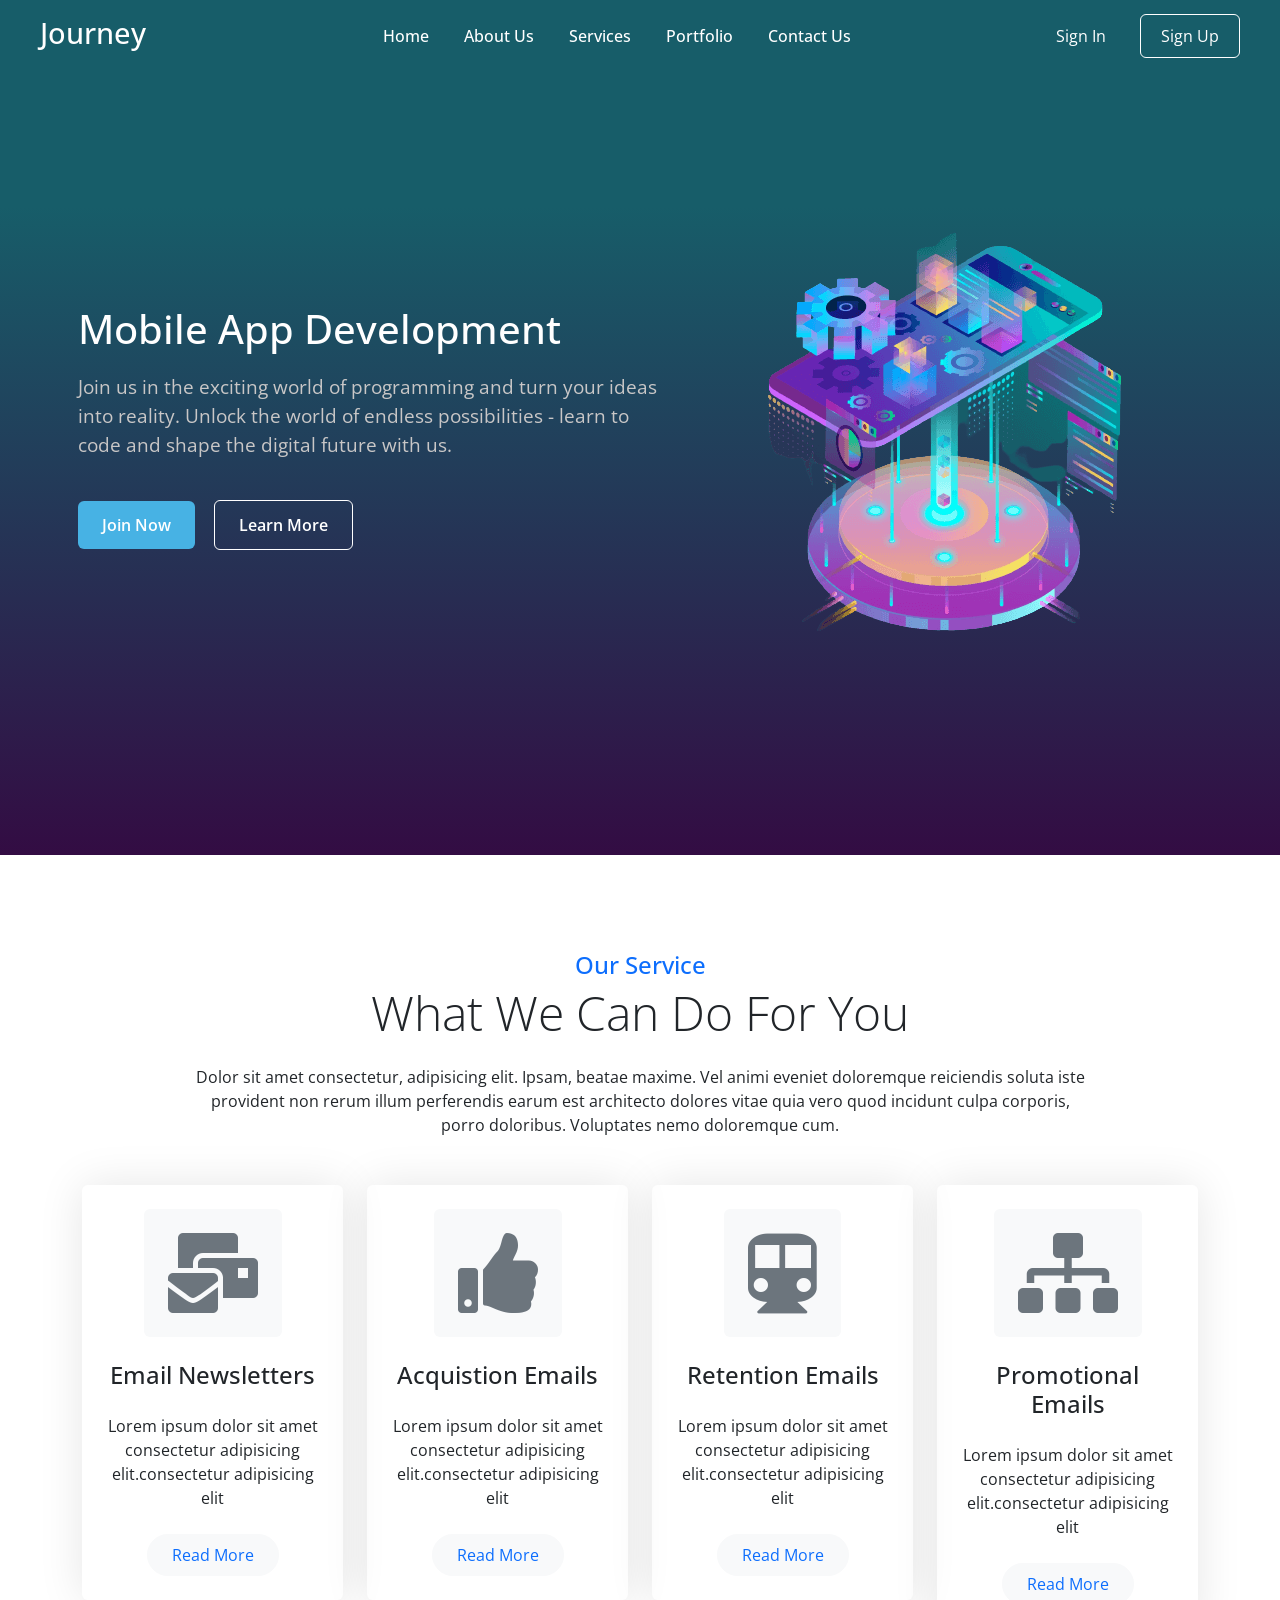
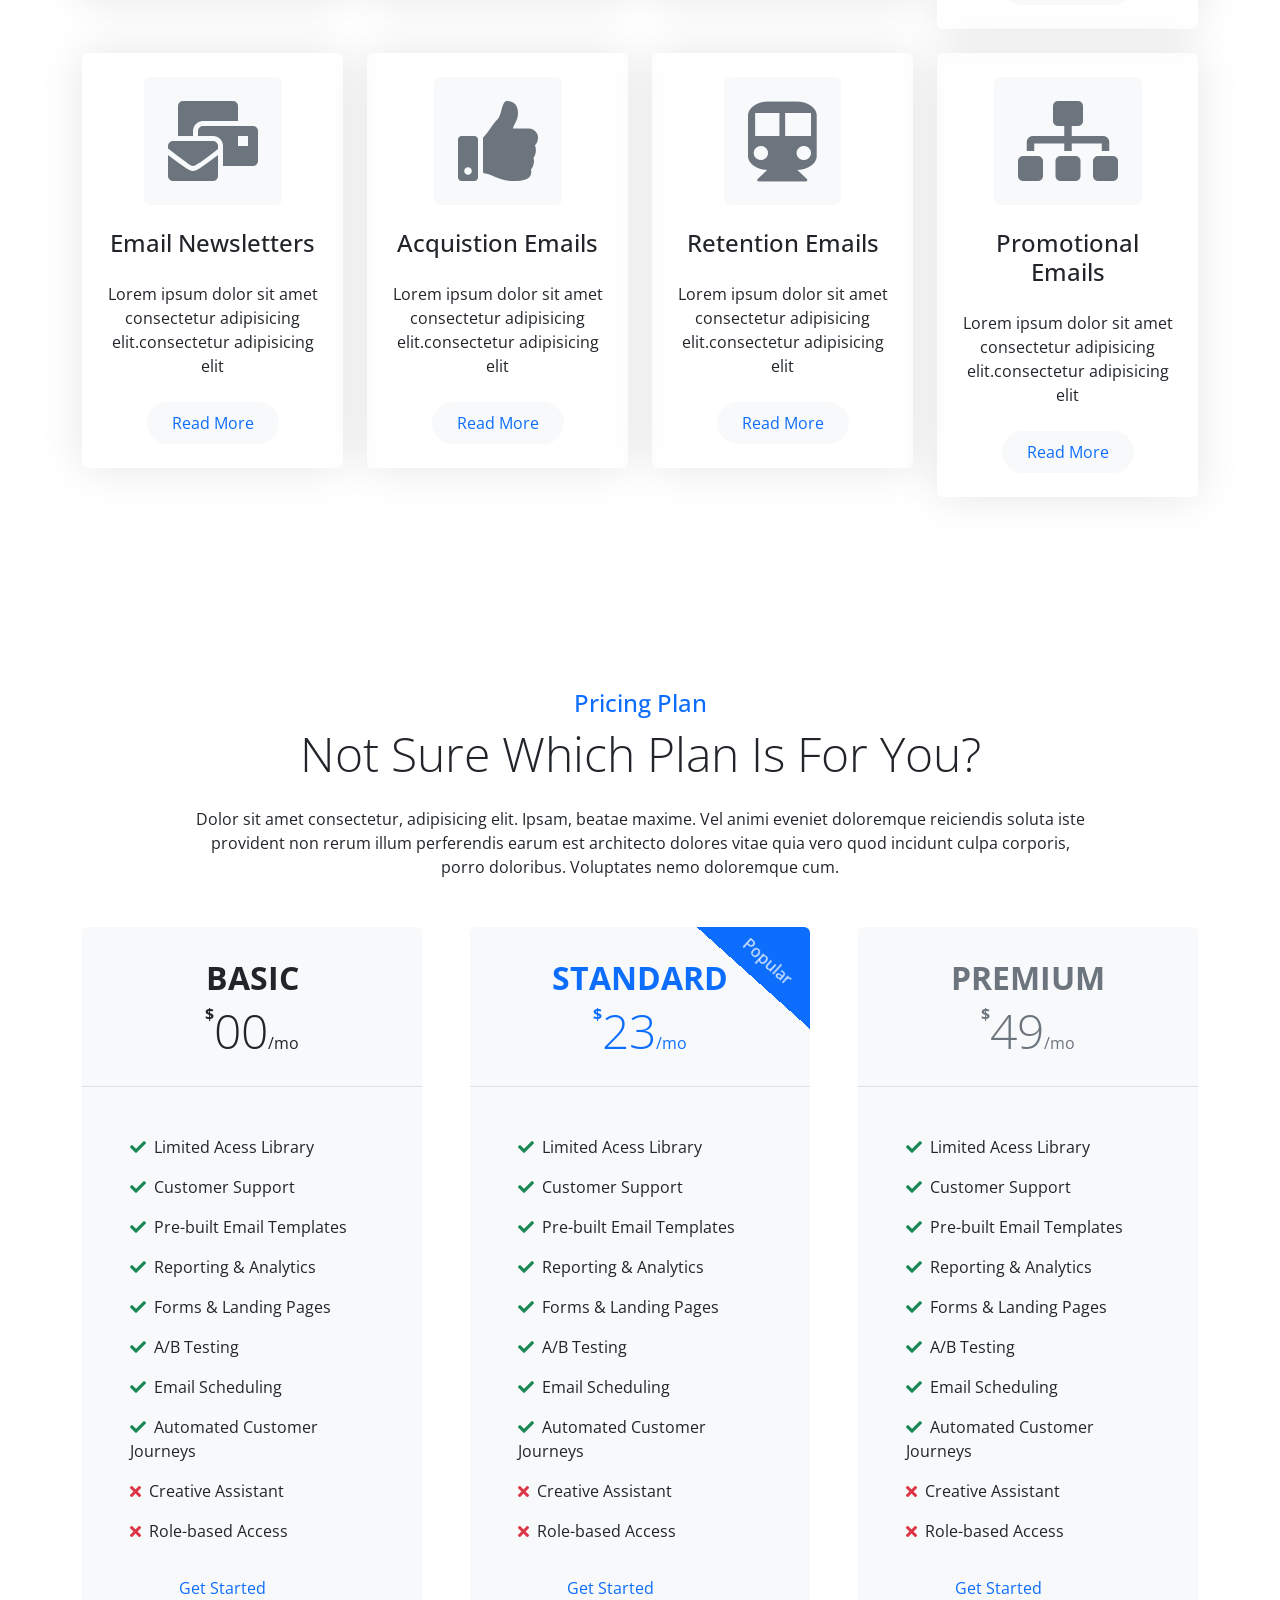
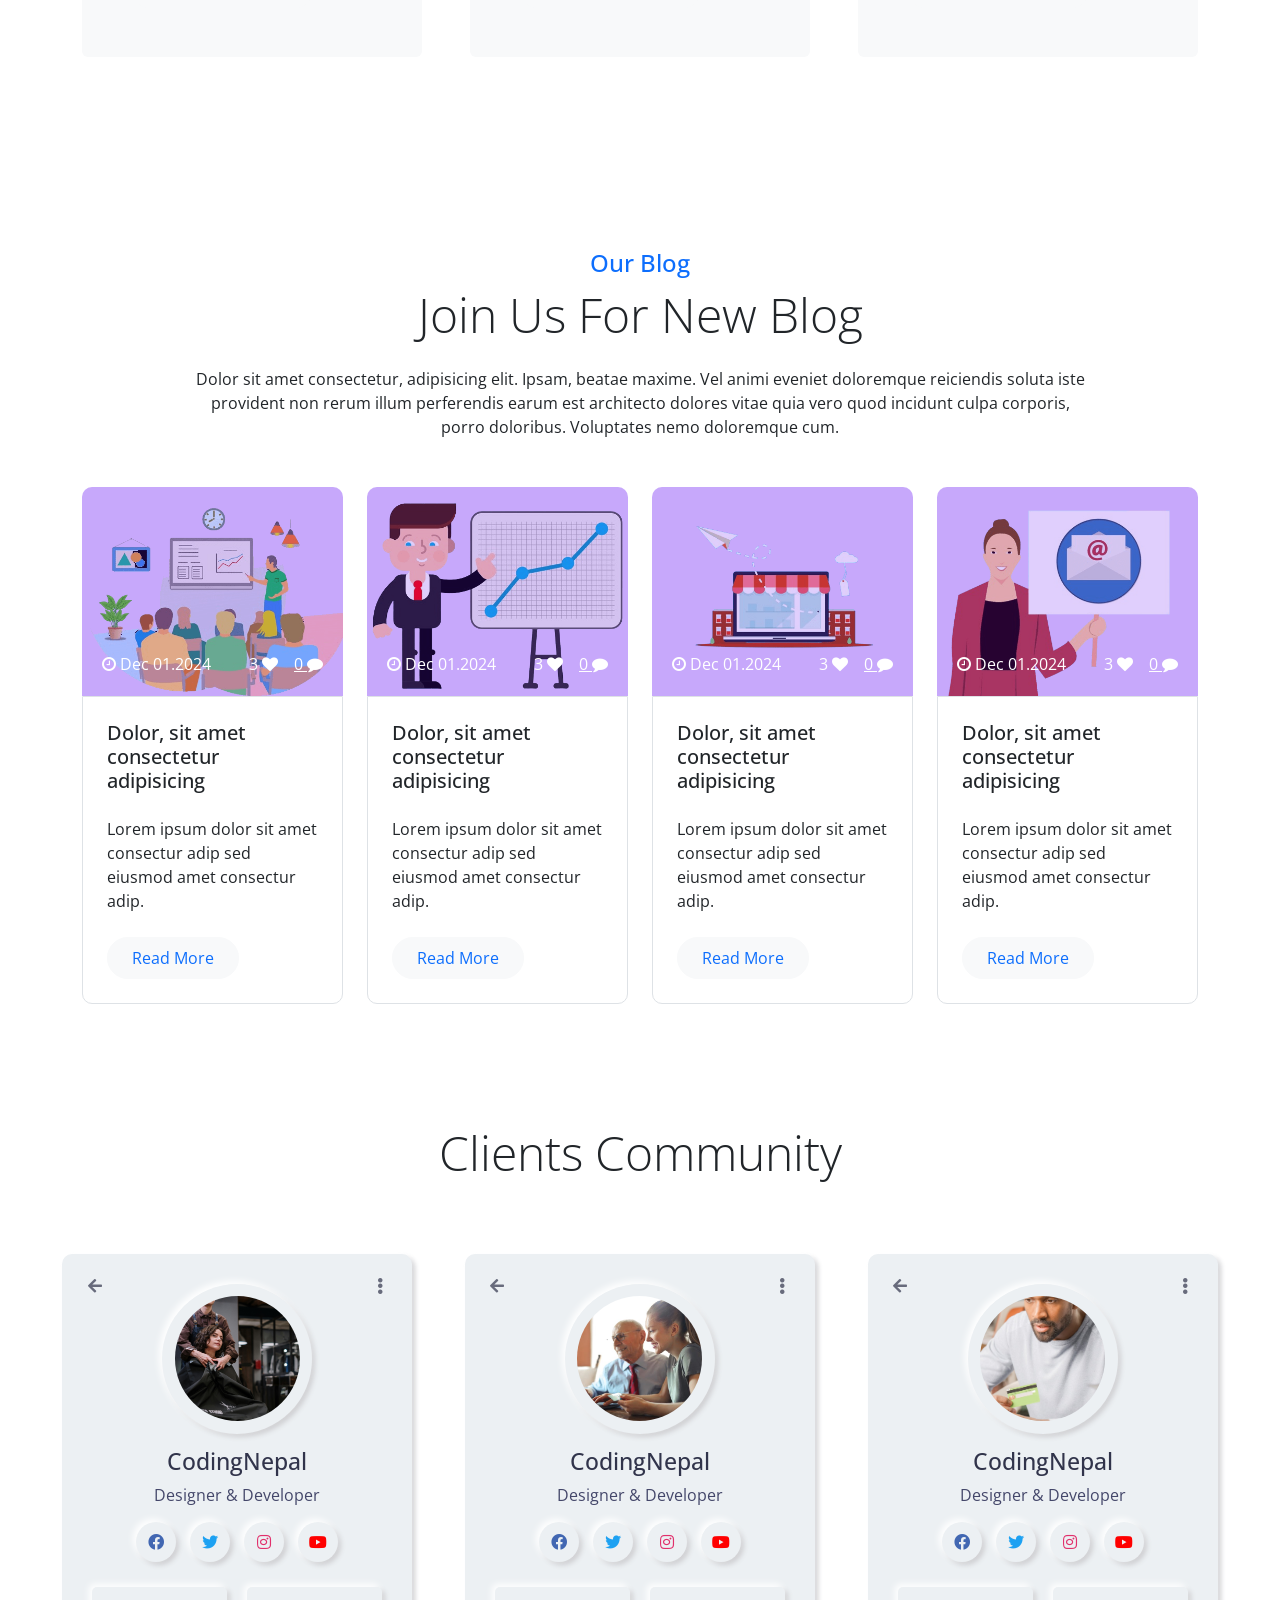
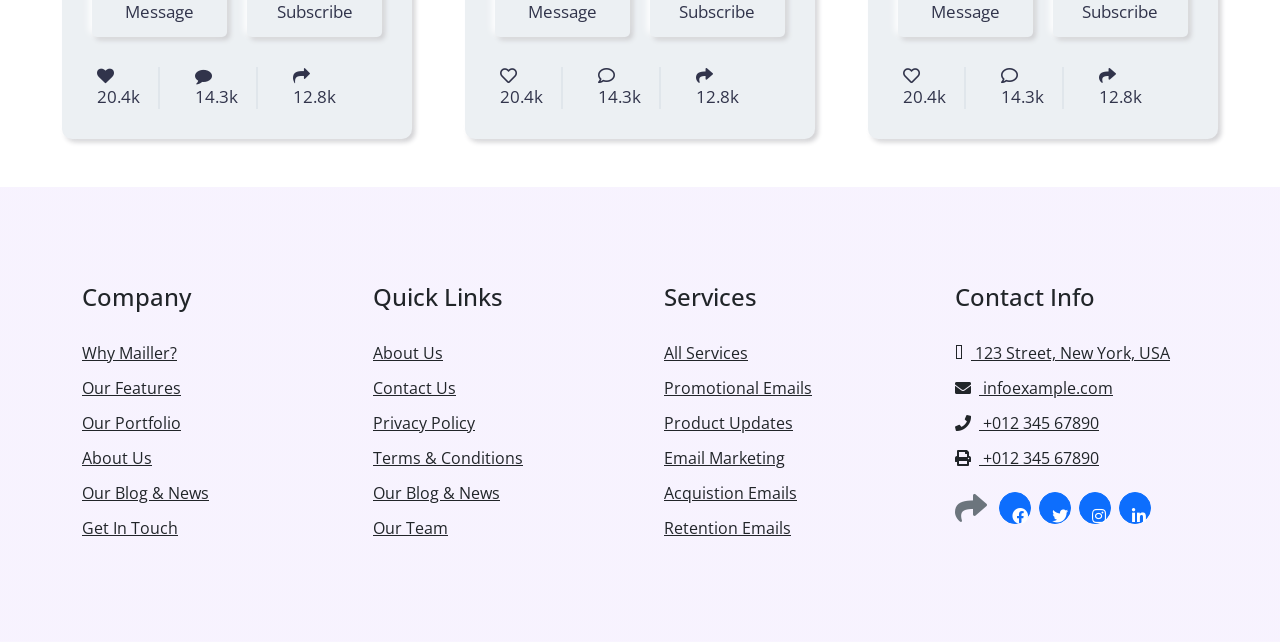
==== index.html @ 0bbf909e "Changes Name" ====
<!doctype html>
<html lang="en">
<head>
    <meta charset="utf-8">
    <title>Responsive Navbar with Search Box | CodingNepal</title>
    <link rel="stylesheet" href="style.css">
    <script src="script.js"></script>

    <meta name="viewport" content="width=device-width, initial-scale=1.0">
    <link rel="stylesheet" href="https://cdnjs.cloudflare.com/ajax/libs/font-awesome/5.15.3/css/all.min.css"/>


  <link rel="icon" type="image/x-icon" href="favicon.ico">

    <!-- Bootstrap CSS -->
    <link href="https://cdn.jsdelivr.net/npm/bootstrap@5.0.2/dist/css/bootstrap.min.css" rel="stylesheet" integrity="sha384-EVSTQN3/azprG1Anm3QDgpJLIm9Nao0Yz1ztcQTwFspd3yD65VohhpuuCOmLASjC" crossorigin="anonymous">

    
    <!-- Optional JavaScript; choose one of the two! -->

    <!-- Option 1: Bootstrap Bundle with Popper -->
    <script src="https://cdn.jsdelivr.net/npm/bootstrap@5.0.2/dist/js/bootstrap.bundle.min.js" integrity="sha384-MrcW6ZMFYlzcLA8Nl+NtUVF0sA7MsXsP1UyJoMp4YLEuNSfAP+JcXn/tWtIaxVXM" crossorigin="anonymous"></script>

    <!-- Option 2: Separate Popper and Bootstrap JS -->
    <!--
    <script src="https://cdn.jsdelivr.net/npm/@popperjs/core@2.9.2/dist/umd/popper.min.js" integrity="sha384-IQsoLXl5PILFhosVNubq5LC7Qb9DXgDA9i+tQ8Zj3iwWAwPtgFTxbJ8NT4GN1R8p" crossorigin="anonymous"></script>
    <script src="https://cdn.jsdelivr.net/npm/bootstrap@5.0.2/dist/js/bootstrap.min.js" integrity="sha384-cVKIPhGWiC2Al4u+LWgxfKTRIcfu0JTxR+EQDz/bgldoEyl4H0zUF0QKbrJ0EcQF" crossorigin="anonymous"></script>
    -->

    <link rel="stylesheet" href="https://cdn.jsdelivr.net/npm/bootstrap-icons@1.11.3/font/bootstrap-icons.min.css">
  <link href="https://fonts.googleapis.com/css2?family=Roboto:wght@300;400;500&display=swap" rel="stylesheet">
  <link href="https://fonts.googleapis.com/icon?family=Material+Icons" rel="stylesheet">

  <!-- <link rel="stylesheet" href="https://cdn.jsdelivr.net/npm/bootstrap-icons@1.11.3/font/bootstrap-icons.min.css">   -->
   <!-- FONT-AWESOM ICONS -->
   <link rel="stylesheet" href="https://cdnjs.cloudflare.com/ajax/libs/font-awesome/4.7.0/css/font-awesome.min.css">

</head>
<body>



<div >
    <header class="header">
        <nav class="navbar">
          <h2 class="logo"><a href="#">Journey</a></h2>
          <input type="checkbox" id="menu-toggle" />
          <label for="menu-toggle" id="hamburger-btn">
            <svg xmlns="http://www.w3.org/2000/svg" height="24" viewBox="0 0 24 24" width="24">
              <path d="M3 12h18M3 6h18M3 18h18" stroke="currentColor" stroke-width="2" stroke-linecap="round"/>
            </svg>
          </label>
          <ul class="links mt-3">
            <li><a href="#">Home</a></li>
            <li><a href="#">About Us</a></li>
            <li><a href="#">Services</a></li>
            <li><a href="#">Portfolio</a></li>
            <li><a href="#">Contact Us</a></li>
          </ul>
          <div class="buttons">
            <a href="#" class="signin">Sign In</a>
            <a href="#" class="signup">Sign Up</a>
          </div>
        </nav>
      </header>
</div>




      <section class="hero-section">
        <div class="hero">
          <h2>Mobile App Development</h2>
          <p>
            Join us in the exciting world of programming and turn your ideas into
            reality. Unlock the world of endless possibilities - learn to code and
            shape the digital future with us.
          </p>
          <div class="buttons">
            <a href="#" class="join">Join Now</a>
            <a href="#" class="learn">Learn More</a>
          </div>
        </div>
        <div class="img">
          <img src="hero-bg.png" alt="hero image" />
        </div>
      </section>




      <div style="background-color: white;" class="container-fluid service py-5">
        <div class="container py-5">
            <div class="text-center mx-auto mb-5 wow fadeInUp" data-wow-delay="0.1s" style="max-width: 900px;">
                <h4 class="mb-1 text-primary">Our Service</h4>
                <h1 class="display-5 mb-4">What We Can Do For You</h1>
                <p class="mb-0">Dolor sit amet consectetur, adipisicing elit. Ipsam, beatae maxime. Vel animi eveniet doloremque reiciendis soluta iste provident non rerum illum perferendis earum est architecto dolores vitae quia vero quod incidunt culpa corporis, porro doloribus. Voluptates nemo doloremque cum.
                </p>
            </div>
            <div class="row g-4 justify-content-center">
                <div class="col-md-6 col-lg-4 col-xl-3 wow fadeInUp" data-wow-delay="0.1s">
                    <div class="service-item text-center rounded p-4">
                        <div class="service-icon d-inline-block bg-light rounded p-4 mb-4"><i class="fas fa-mail-bulk fa-5x text-secondary"></i></div>
                        <div class="service-content">
                            <h4 class="mb-4">Email Newsletters</h4>
                            <p class="mb-4">Lorem ipsum dolor sit amet consectetur adipisicing elit.consectetur adipisicing elit
                            </p>
                            <a href="#" class="btn btn-light rounded-pill text-primary py-2 px-4">Read More</a>
                        </div>
                    </div>
                </div>
                <div class="col-md-6 col-lg-4 col-xl-3 wow fadeInUp" data-wow-delay="0.3s">
                    <div class="service-item text-center rounded p-4">
                        <div class="service-icon d-inline-block bg-light rounded p-4 mb-4"><i class="fas fa-thumbs-up fa-5x text-secondary"></i></div>
                        <div class="service-content">
                            <h4 class="mb-4">Acquistion Emails </h4>
                            <p class="mb-4">Lorem ipsum dolor sit amet consectetur adipisicing elit.consectetur adipisicing elit
                            </p>
                            <a href="#" class="btn btn-light rounded-pill text-primary py-2 px-4">Read More</a>
                        </div>
                    </div>
                </div>
                <div class="col-md-6 col-lg-4 col-xl-3 wow fadeInUp" data-wow-delay="0.5s">
                    <div class="service-item text-center rounded p-4">
                        <div class="service-icon d-inline-block bg-light rounded p-4 mb-4"><i class="fa fa-subway fa-5x text-secondary"></i></div>
                        <div class="service-content">
                            <h4 class="mb-4">Retention Emails</h4>
                            <p class="mb-4">Lorem ipsum dolor sit amet consectetur adipisicing elit.consectetur adipisicing elit
                            </p>
                            <a href="#" class="btn btn-light rounded-pill text-primary py-2 px-4">Read More</a>
                        </div>
                    </div>
                </div>
                <div class="col-md-6 col-lg-4 col-xl-3 wow fadeInUp" data-wow-delay="0.7s">
                    <div class="service-item text-center rounded p-4">
                        <div class="service-icon d-inline-block bg-light rounded p-4 mb-4"><i class="fas fa-sitemap fa-5x text-secondary"></i></div>
                        <div class="service-content">
                            <h4 class="mb-4">Promotional Emails</h4>
                            <p class="mb-4">Lorem ipsum dolor sit amet consectetur adipisicing elit.consectetur adipisicing elit
                            </p>
                            <a href="#" class="btn btn-light rounded-pill text-primary py-2 px-4">Read More</a>
                        </div>
                    </div>
                </div>
                <div class="col-md-6 col-lg-4 col-xl-3 wow fadeInUp" data-wow-delay="0.1s">
                    <div class="service-item text-center rounded p-4">
                        <div class="service-icon d-inline-block bg-light rounded p-4 mb-4"><i class="fas fa-mail-bulk fa-5x text-secondary"></i></div>
                        <div class="service-content">
                            <h4 class="mb-4">Email Newsletters</h4>
                            <p class="mb-4">Lorem ipsum dolor sit amet consectetur adipisicing elit.consectetur adipisicing elit
                            </p>
                            <a href="#" class="btn btn-light rounded-pill text-primary py-2 px-4">Read More</a>
                        </div>
                    </div>
                </div>
                <div class="col-md-6 col-lg-4 col-xl-3 wow fadeInUp" data-wow-delay="0.3s">
                    <div class="service-item text-center rounded p-4">
                        <div class="service-icon d-inline-block bg-light rounded p-4 mb-4"><i class="fas fa-thumbs-up fa-5x text-secondary"></i></div>
                        <div class="service-content">
                            <h4 class="mb-4">Acquistion Emails </h4>
                            <p class="mb-4">Lorem ipsum dolor sit amet consectetur adipisicing elit.consectetur adipisicing elit
                            </p>
                            <a href="#" class="btn btn-light rounded-pill text-primary py-2 px-4">Read More</a>
                        </div>
                    </div>
                </div>
                <div class="col-md-6 col-lg-4 col-xl-3 wow fadeInUp" data-wow-delay="0.5s">
                    <div class="service-item text-center rounded p-4">
                        <div class="service-icon d-inline-block bg-light rounded p-4 mb-4"><i class="fa fa-subway fa-5x text-secondary"></i></div>
                        <div class="service-content">
                            <h4 class="mb-4">Retention Emails</h4>
                            <p class="mb-4">Lorem ipsum dolor sit amet consectetur adipisicing elit.consectetur adipisicing elit
                            </p>
                            <a href="#" class="btn btn-light rounded-pill text-primary py-2 px-4">Read More</a>
                        </div>
                    </div>
                </div>
                <div class="col-md-6 col-lg-4 col-xl-3 wow fadeInUp" data-wow-delay="0.7s">
                    <div class="service-item text-center rounded p-4">
                        <div class="service-icon d-inline-block bg-light rounded p-4 mb-4"><i class="fas fa-sitemap fa-5x text-secondary"></i></div>
                        <div class="service-content">
                            <h4 class="mb-4">Promotional Emails</h4>
                            <p class="mb-4">Lorem ipsum dolor sit amet consectetur adipisicing elit.consectetur adipisicing elit
                            </p>
                            <a href="#" class="btn btn-light rounded-pill text-primary py-2 px-4">Read More</a>
                        </div>
                    </div>
                </div>
            </div>
        </div>
    </div>




    <!-- Pricing Start -->
<div style="background-color: white;" class="container-fluid price py-5">
    <div class="container py-5">
        <div class="text-center mx-auto mb-5 wow fadeInUp" data-wow-delay="0.1s" style="max-width: 900px;">
            <h4 class="text-primary">Pricing Plan</h4>
            <h1 class="display-5 mb-4">Not Sure Which Plan Is For You?</h1>
            <p class="mb-0">Dolor sit amet consectetur, adipisicing elit. Ipsam, beatae maxime. Vel animi eveniet doloremque reiciendis soluta iste provident non rerum illum perferendis earum est architecto dolores vitae quia vero quod incidunt culpa corporis, porro doloribus. Voluptates nemo doloremque cum.
            </p>
        </div>
        <div class="row g-5 justify-content-center">
            <div class="col-md-6 col-lg-6 col-xl-4 wow fadeInUp" data-wow-delay="0.1s">
                <div class="price-item bg-light rounded text-center">
                    <div class="text-center text-dark border-bottom d-flex flex-column justify-content-center p-4" style="width: 100%; height: 160px;">
                        <p class="fs-2 fw-bold text-uppercase mb-0">BASIC</p>
                        <div class="d-flex justify-content-center">
                            <strong class="align-self-start">$</strong>
                            <p class="mb-0"><span class="display-5">00</span>/mo</p>
                        </div>                        
                    </div>
                    <div class="text-start p-5">
                        <p><i class="fas fa-check text-success me-1"></i> Limited Acess Library</p>
                        <p><i class="fas fa-check text-success me-1"></i> Customer Support</p>
                        <p><i class="fas fa-check text-success me-1"></i> Pre-built Email Templates</p>
                        <p><i class="fas fa-check text-success me-1"></i> Reporting & Analytics</p>
                        <p><i class="fas fa-check text-success me-1"></i> Forms & Landing Pages</p>
                        <p><i class="fas fa-check text-success me-1"></i> A/B Testing</p>
                        <p><i class="fas fa-check text-success me-1"></i> Email Scheduling</p>
                        <p><i class="fas fa-check text-success me-1"></i> Automated Customer Journeys</p>
                        <p><i class="fas fa-times text-danger me-1"></i> Creative Assistant</p>
                        <p class="mb-4"><i class="fas fa-times text-danger me-1"></i> Role-based Access</p>
                        <button class="btn btn-light rounded-pill py-2 px-5" type="button">Get Started</button>
                    </div>
                </div>
            </div>
            <div class="col-md-6 col-lg-6 col-xl-4 wow fadeInUp" data-wow-delay="0.3s">
                <div class="price-item bg-light rounded text-center">
                    <div class="pice-item-offer">Popular</div>
                    <div class="text-center text-primary border-bottom d-flex flex-column justify-content-center p-4" style="width: 100%; height: 160px;">
                        <p class="fs-2 fw-bold text-uppercase mb-0">Standard</p>
                        <div class="d-flex justify-content-center">
                            <strong class="align-self-start">$</strong>
                            <p class="mb-0"><span class="display-5">23</span>/mo</p>
                        </div>                        
                    </div>
                    <div class="text-start p-5">
                        <p><i class="fas fa-check text-success me-1"></i> Limited Acess Library</p>
                        <p><i class="fas fa-check text-success me-1"></i> Customer Support</p>
                        <p><i class="fas fa-check text-success me-1"></i> Pre-built Email Templates</p>
                        <p><i class="fas fa-check text-success me-1"></i> Reporting & Analytics</p>
                        <p><i class="fas fa-check text-success me-1"></i> Forms & Landing Pages</p>
                        <p><i class="fas fa-check text-success me-1"></i> A/B Testing</p>
                        <p><i class="fas fa-check text-success me-1"></i> Email Scheduling</p>
                        <p><i class="fas fa-check text-success me-1"></i> Automated Customer Journeys</p>
                        <p><i class="fas fa-times text-danger me-1"></i> Creative Assistant</p>
                        <p class="mb-4"><i class="fas fa-times text-danger me-1"></i> Role-based Access</p>
                        <button class="btn btn-light rounded-pill py-2 px-5" type="button">Get Started</button>
                    </div>
                </div>
            </div>
            <div class="col-md-6 col-lg-6 col-xl-4 wow fadeInUp" data-wow-delay="0.5s">
                <div class="price-item bg-light rounded text-center">
                    <div class="text-center text-secondary border-bottom d-flex flex-column justify-content-center p-4" style="width: 100%; height: 160px;">
                        <p class="fs-2 fw-bold text-uppercase mb-0">Premium</p>
                        <div class="d-flex justify-content-center">
                            <strong class="align-self-start">$</strong>
                            <p class="mb-0"><span class="display-5">49</span>/mo</p>
                        </div>                        
                    </div>
                    <div class="text-start p-5">
                        <p><i class="fas fa-check text-success me-1"></i> Limited Acess Library</p>
                        <p><i class="fas fa-check text-success me-1"></i> Customer Support</p>
                        <p><i class="fas fa-check text-success me-1"></i> Pre-built Email Templates</p>
                        <p><i class="fas fa-check text-success me-1"></i> Reporting & Analytics</p>
                        <p><i class="fas fa-check text-success me-1"></i> Forms & Landing Pages</p>
                        <p><i class="fas fa-check text-success me-1"></i> A/B Testing</p>
                        <p><i class="fas fa-check text-success me-1"></i> Email Scheduling</p>
                        <p><i class="fas fa-check text-success me-1"></i> Automated Customer Journeys</p>
                        <p><i class="fas fa-times text-danger me-1"></i> Creative Assistant</p>
                        <p class="mb-4"><i class="fas fa-times text-danger me-1"></i> Role-based Access</p>
                        <button class="btn btn-light rounded-pill py-2 px-5" type="button">Get Started</button>
                    </div>
                </div>
            </div>
        </div>
    </div>
</div>
<!-- Pricing End -->




<!-- Blog Start -->
<div style="background-color: white;" class="container-fluid blog py-5">
    <div class="container py-5">
        <div class="text-center mx-auto mb-5 wow fadeInUp" data-wow-delay="0.1s" style="max-width: 900px;">
            <h4 class="text-primary">Our Blog</h4>
            <h1 class="display-5 mb-4">Join Us For New Blog</h1>
            <p class="mb-0">Dolor sit amet consectetur, adipisicing elit. Ipsam, beatae maxime. Vel animi eveniet doloremque reiciendis soluta iste provident non rerum illum perferendis earum est architecto dolores vitae quia vero quod incidunt culpa corporis, porro doloribus. Voluptates nemo doloremque cum.
            </p>
        </div>
        <div class="row g-4 justify-content-center">
            <div class="col-md-6 col-lg-4 col-xl-3 wow fadeInUp" data-wow-delay="0.1s">
                <div class="blog-item">
                    <div class="blog-img">
                        <img src="blog-1.png" class="img-fluid w-100" alt="">
                        <div class="blog-info">
                            <span><i class="fa fa-clock"></i> Dec 01.2024</span>
                            <div class="d-flex">
                                <span class="me-3"> 3 <i class="fa fa-heart"></i></span>
                                <a href="#" class="text-white">0 <i class="fa fa-comment"></i></a>
                            </div>
                        </div>
                    </div>
                    <div class="blog-content text-dark border p-4 ">
                        <h5 class="mb-4">Dolor, sit amet consectetur adipisicing</h5>
                        <p class="mb-4">Lorem ipsum dolor sit amet consectur adip sed eiusmod amet consectur adip.</p>
                        <a class="btn btn-light rounded-pill py-2 px-4" href="#">Read More</a>
                    </div>
                </div>
            </div>
            <div class="col-md-6 col-lg-4 col-xl-3 wow fadeInUp" data-wow-delay="0.3s">
                <div class="blog-item">
                    <div class="blog-img">
                        <img src="blog-2.png" class="img-fluid w-100" alt="">
                        <div class="blog-info">
                            <span><i class="fa fa-clock"></i> Dec 01.2024</span>
                            <div class="d-flex">
                                <span class="me-3"> 3 <i class="fa fa-heart"></i></span>
                                <a href="#" class="text-white">0 <i class="fa fa-comment"></i></a>
                            </div>
                        </div>
                    </div>
                    <div class="blog-content text-dark border p-4 ">
                        <h5 class="mb-4">Dolor, sit amet consectetur adipisicing</h5>
                        <p class="mb-4">Lorem ipsum dolor sit amet consectur adip sed eiusmod amet consectur adip.</p>
                        <a class="btn btn-light rounded-pill py-2 px-4" href="#">Read More</a>
                    </div>
                </div>
            </div>
            <div class="col-md-6 col-lg-4 col-xl-3 wow fadeInUp" data-wow-delay="0.5s">
                <div class="blog-item">
                    <div class="blog-img">
                        <img src="blog-3.png" class="img-fluid w-100" alt="">
                        <div class="blog-info">
                            <span><i class="fa fa-clock"></i> Dec 01.2024</span>
                            <div class="d-flex">
                                <span class="me-3"> 3 <i class="fa fa-heart"></i></span>
                                <a href="#" class="text-white">0 <i class="fa fa-comment"></i></a>
                            </div>
                        </div>
                    </div>
                    <div class="blog-content text-dark border p-4 ">
                        <h5 class="mb-4">Dolor, sit amet consectetur adipisicing</h5>
                        <p class="mb-4">Lorem ipsum dolor sit amet consectur adip sed eiusmod amet consectur adip.</p>
                        <a class="btn btn-light rounded-pill py-2 px-4" href="#">Read More</a>
                    </div>
                </div>
            </div>
            <div class="col-md-6 col-lg-4 col-xl-3 wow fadeInUp" data-wow-delay="0.7s">
                <div class="blog-item">
                    <div class="blog-img">
                        <img src="blog-4.png" class="img-fluid w-100" alt="">
                        <div class="blog-info">
                            <span><i class="fa fa-clock"></i> Dec 01.2024</span>
                            <div class="d-flex">
                                <span class="me-3"> 3 <i class="fa fa-heart"></i></span>
                                <a href="#" class="text-white">0 <i class="fa fa-comment"></i></a>
                            </div>
                        </div>
                    </div>
                    <div class="blog-content text-dark border p-4 ">
                        <h5 class="mb-4">Dolor, sit amet consectetur adipisicing</h5>
                        <p class="mb-4">Lorem ipsum dolor sit amet consectur adip sed eiusmod amet consectur adip.</p>
                        <a class="btn btn-light rounded-pill py-2 px-4" href="#">Read More</a>
                    </div>
                </div>
            </div>
        </div>
    </div>
</div>
<!-- Blog End -->


<!-- Wrapper Start           -->

<div style="background-color: white; " class="p-4">

    <div class="text-center mx-auto mb-5 wow fadeInUp" data-wow-delay="0.1s" style="max-width: 900px;">
        <h1 class="display-5 mb-4">Clients Community</h1>
        
    </div>

    <div class="row p-4">

        <div class="col-md-4 d-flex justify-content-center">
            <div class="wrapper">
                <div class="img-area">
                <div class="inner-area">
                    <img src="client-1.jpg" alt="">
                </div>
                </div>
                <div class="icon arrow"><i class="fas fa-arrow-left"></i></div>
                <div class="icon dots"><i class="fas fa-ellipsis-v"></i></div>
                <div class="name">CodingNepal</div>
                <div class="about">Designer & Developer</div>
                <div class="social-icons">
                <a href="#" class="fb"><i class="fab fa-facebook-f"></i></a>
                <a href="#" class="twitter"><i class="fab fa-twitter"></i></a>
                <a href="#" class="insta"><i class="fab fa-instagram"></i></a>
                <a href="#" class="yt"><i class="fab fa-youtube"></i></a>
                </div>
                <div class="buttons">
                <button>Message</button>
                <button>Subscribe</button>
                </div>
                <div class="social-share">
                <div class="row">
                    <i class="fa fa-heart"></i>
                    <i class="icon-2 fas fa-heart"></i>
                    <span>20.4k</span>
                </div>
                <div class="row">
                    <i class="fa fa-comment"></i>
                    <i class="icon-2 fas fa-comment"></i>
                    <span>14.3k</span>
                </div>
                <div class="row">
                    <i class="fa fa-share"></i>
                    <span>12.8k</span>
                </div>
                </div>
            </div>
        </div>
        <div class="col-md-4  d-flex justify-content-center">
            <div class="wrapper">
                <div class="img-area">
                <div class="inner-area">
                    <img src="client-2.jpg" alt="">
                </div>
                </div>
                <div class="icon arrow"><i class="fas fa-arrow-left"></i></div>
                <div class="icon dots"><i class="fas fa-ellipsis-v"></i></div>
                <div class="name">CodingNepal</div>
                <div class="about">Designer & Developer</div>
                <div class="social-icons">
                <a href="#" class="fb"><i class="fab fa-facebook-f"></i></a>
                <a href="#" class="twitter"><i class="fab fa-twitter"></i></a>
                <a href="#" class="insta"><i class="fab fa-instagram"></i></a>
                <a href="#" class="yt"><i class="fab fa-youtube"></i></a>
                </div>
                <div class="buttons">
                <button>Message</button>
                <button>Subscribe</button>
                </div>
                <div class="social-share">
                <div class="row">
                    <i class="far fa-heart"></i>
                    <i class="icon-2 fas fa-heart"></i>
                    <span>20.4k</span>
                </div>
                <div class="row">
                    <i class="far fa-comment"></i>
                    <i class="icon-2 fas fa-comment"></i>
                    <span>14.3k</span>
                </div>
                <div class="row">
                    <i class="fas fa-share"></i>
                    <span>12.8k</span>
                </div>
                </div>
            </div>
        </div>
        <div class="col-md-4  d-flex justify-content-center">
            <div class="wrapper">
                <div class="img-area">
                <div class="inner-area">
                    <img src="client-3.jpg" alt="">
                </div>
                </div>
                <div class="icon arrow"><i class="fas fa-arrow-left"></i></div>
                <div class="icon dots"><i class="fas fa-ellipsis-v"></i></div>
                <div class="name">CodingNepal</div>
                <div class="about">Designer & Developer</div>
                <div class="social-icons">
                <a href="#" class="fb"><i class="fab fa-facebook-f"></i></a>
                <a href="#" class="twitter"><i class="fab fa-twitter"></i></a>
                <a href="#" class="insta"><i class="fab fa-instagram"></i></a>
                <a href="#" class="yt"><i class="fab fa-youtube"></i></a>
                </div>
                <div class="buttons">
                <button>Message</button>
                <button>Subscribe</button>
                </div>
                <div class="social-share">
                <div class="row">
                    <i class="far fa-heart"></i>
                    <i class="icon-2 fas fa-heart"></i>
                    <span>20.4k</span>
                </div>
                <div class="row">
                    <i class="far fa-comment"></i>
                    <i class="icon-2 fas fa-comment"></i>
                    <span>14.3k</span>
                </div>
                <div class="row">
                    <i class="fas fa-share"></i>
                    <span>12.8k</span>
                </div>
                </div>
            </div>
        </div>

    </div>
</div>

<!-- Wrapper Ending -->




<!-- Footer Start -->
<div style="background-color: white;" class="container-fluid footer py-5 wow fadeIn" data-wow-delay="0.2s">
    <div class="container py-5">
        <div class="row g-5">
            <div class="col-md-6 col-lg-6 col-xl-3">
                <div class="footer-item d-flex flex-column">
                    <h4 class="text-dark mb-4">Company</h4>
                    <a href=""> Why Mailler?</a>
                    <a href=""> Our Features</a>
                    <a href=""> Our Portfolio</a>
                    <a href=""> About Us</a>
                    <a href=""> Our Blog & News</a>
                    <a href=""> Get In Touch</a>
                </div>
            </div>
            <div class="col-md-6 col-lg-6 col-xl-3">
                <div class="footer-item d-flex flex-column">
                    <h4 class="mb-4 text-dark">Quick Links</h4>
                    <a href=""> About Us</a>
                    <a href=""> Contact Us</a>
                    <a href=""> Privacy Policy</a>
                    <a href=""> Terms & Conditions</a>
                    <a href=""> Our Blog & News</a>
                    <a href=""> Our Team</a>
                </div>
            </div>
            <div class="col-md-6 col-lg-6 col-xl-3">
                <div class="footer-item d-flex flex-column">
                    <h4 class="mb-4 text-dark">Services</h4>
                    <a href=""> All Services</a>
                    <a href=""> Promotional Emails</a>
                    <a href=""> Product Updates</a>
                    <a href=""> Email Marketing</a>
                    <a href=""> Acquistion Emails</a>
                    <a href=""> Retention Emails</a>
                </div>
            </div>
            <div class="col-md-6 col-lg-6 col-xl-3">
                <div class="footer-item d-flex flex-column">
                    <h4 class="mb-4 text-dark">Contact Info</h4>
                    <a href=""><i class="fa fa-map-marker-alt me-2"></i> 123 Street, New York, USA</a>
                    <a href=""><i class="fas fa-envelope me-2"></i> infoexample.com</a>
                    <a href=""><i class="fas fa-phone me-2"></i> +012 345 67890</a>
                    <a href="" class="mb-3"><i class="fas fa-print me-2"></i> +012 345 67890</a>
                    <div class="d-flex align-items-center">
                        <i class="fas fa-share fa-2x text-secondary me-2"></i>
                        <a class="btn-square btn btn-primary rounded-circle mx-1" href=""><i class="fab fa-facebook-f"></i></a>
                        <a class="btn-square btn btn-primary rounded-circle mx-1" href=""><i class="fab fa-twitter"></i></a>
                        <a class="btn-square btn btn-primary rounded-circle mx-1" href=""><i class="fab fa-instagram"></i></a>
                        <a class="btn-square btn btn-primary rounded-circle mx-1" href=""><i class="fab fa-linkedin-in"></i></a>
                    </div>
                </div>
            </div>
        </div>
    </div>
</div>
<!-- Footer End -->


</body>
</html>
---- style.css ----
/* Importing Google font - Open Sans */
@import url("https://fonts.googleapis.com/css2?family=Open+Sans:wght@300;400;500;600;700&display=swap");

* {
  margin: 0;
  padding: 0;
  box-sizing: border-box;
  font-family: "Open Sans", sans-serif;
}

body {
  height: 100vh;
  width: 100%;
  background: linear-gradient(to bottom, #175d69 23%, #330c43 95%);
}

.header {
  position: fixed;
  top: 0;
  left: 0;
  width: 100%;
}

.navbar {
  display: flex;
  align-items: center;
  justify-content: space-between;
  max-width: 1200px;
  margin: 0 auto;
  padding: 20px 15px;
}

.navbar .logo a {
  font-size: 1.8rem;
  text-decoration: none;
  color: #fff;
}

.navbar .links {
  display: flex;
  align-items: center;
  list-style: none;
  gap: 35px;
}

.navbar .links a {
  font-weight: 500;
  text-decoration: none;
  color: #fff;
  padding: 10px 0;
  transition: 0.2s ease;
}

.navbar .links a:hover {
  color: #47b2e4;
}

.navbar .buttons a {
  text-decoration: none;
  color: #fff;
  font-size: 1rem;
  padding: 15px 0;
  transition: 0.2s ease;
}

.navbar .buttons a:not(:last-child) {
  margin-right: 30px;
}

.navbar .buttons .signin:hover {
  color: #47b2e4;
}

.navbar .buttons .signup {
  border: 1px solid #fff;
  padding: 10px 20px;
  border-radius: 0.375rem;
  text-align: center;
  transition: 0.2s ease;
}

.navbar .buttons .signup:hover {
  background-color: #47b2e4;
  color: #fff;
}

.hero-section {
  display: flex;
  justify-content: space-evenly;
  align-items: center;
  height: 95vh;
  padding: 0 15px;
  max-width: 1200px;
  margin: 0 auto;
}

.hero-section .hero {
  max-width: 50%;
  color: #fff;
}

.hero h2 {
  font-size: 2.5rem;
  margin-bottom: 20px;
}

.hero p {
  font-size: 1.2rem;
  margin-bottom: 20px;
  color: #c9c7c7;
}

.hero-section .img img {
  width: 517px;
}

.hero-section .buttons {
  margin-top: 40px;
}

.hero-section .buttons a {
  text-decoration: none;
  color: #fff;
  padding: 12px 24px;
  border-radius: 0.375rem;
  font-weight: 600;
  transition: 0.2s ease;
  display: inline-block;
}

.hero-section .buttons a:not(:last-child) {
  margin-right: 15px;
}

.buttons .join {
  background-color: #47b2e4;
}

.hero-section .buttons .learn {
  border: 1px solid #fff;
  border-radius: 0.375rem;
}

.hero-section .buttons a:hover {
  background-color: #47b2e4;
}

/* Hamburger menu styles */
#menu-toggle {
  display: none;
}

#hamburger-btn {
  font-size: 1.8rem;
  color: #fff;
  cursor: pointer;
  display: none;
  order: 1;
}

@media screen and (max-width: 1023px) {
  .navbar .logo a {
    font-size: 1.5rem;
  }

  .links {
    position: fixed;
    left: -100%;
    top: 75px;
    width: 100%;
    height: 100vh;
    padding-top: 50px;
    background: #175d69;
    flex-direction: column;
    transition: 0.3s ease;
  }

  .navbar #menu-toggle:checked ~ .links {
    left: 0;
  }

  .navbar #hamburger-btn {
    display: block;
  }

  .header .buttons {
    display: none;
  }

  .hero-section .hero {
    max-width: 100%;
    text-align: center;
  }

  .hero-section img {
    display: none;
  }
}



/* ================================== */






    
    .back-to-top {
      position: fixed;
      right: 30px;
      bottom: 30px;
      display: flex;
      width: 45px;
      height: 45px;
      align-items: center;
      justify-content: center;
      transition: 0.5s;
      z-index: 99;
    }
    
    /*** Button Start ***/
    .btn {
      font-weight: 600;
      transition: .5s;
    }
    
    .btn-square {
      width: 32px;
      height: 32px;
    }
    
    .btn-sm-square {
      width: 34px;
      height: 34px;
    }
    
    .btn-md-square {
      width: 44px;
      height: 44px;
    }
    
    .btn-lg-square {
      width: 56px;
      height: 56px;
    }
    
    .btn-square,
    .btn-sm-square,
    .btn-md-square,
    .btn-lg-square {
      padding: 0;
      display: flex;
      align-items: center;
      justify-content: center;
      font-weight: normal;
      border-radius: 50%;
    }
    
    .btn.btn-primary {
      background: var(--bs-primary) !important;
      color: var(--bs-white) !important;
      font-weight: 400;
      transition: 0.5s;
    }
    
    .btn.btn-primary:hover {
      background: var(--bs-white) !important;
      color: var(--bs-primary) !important;
    }
    
    .btn.btn-light {
      background: var(--bs-light) !important;
      color: var(--bs-primary) !important;
      font-weight: 400;
      transition: 0.5s;
    }
    
    .btn.btn-light:hover {
      background: var(--bs-primary) !important;
      color: var(--bs-light) !important;
    }
    
    
    
    
    
    .navbar-light .navbar-brand img {
      max-height: 50px;
      transition: .5s;
    }
    
    .sticky-top.navbar-light .navbar-brand img {
      max-height: 45px;
    }
    
    .navbar .dropdown-toggle::after {
      border: none;
      content: "\f107";
      font-family: "Font Awesome 5 Free";
      font-weight: 600;
      vertical-align: middle;
      margin-left: 8px;
    }
    
    
    .dropdown .dropdown-menu a:hover {
      background: var(--bs-primary);
      color: var(--bs-white);
    }
    
    .navbar .nav-item:hover .dropdown-menu {
      transform: rotateX(0deg);
      visibility: visible;
      background: var(--bs-light) !important;
      transition: .5s;
      opacity: 1;
    }
    
    .collapse.navbar-collapse {
      transition: 0.5s;
    }
    
    @media (max-width: 992px) {
      nav.bg-transparent {
          position: absolute;
          width: 100%;
          background: transparent !important;
      }
    
      .navbar.navbar-expand-lg button span {
          position: relative;
          z-index: 99;
      }
    
      .navbar {
          position: relative;
          background: var(--bs-light);
          z-index: 2;
      }
    
      .sticky-top.navbar-light {
          position: relative;
          background: var(--bs-white) !important;
          padding: 0 20px 20px 20px !important;
      }
    
      .sticky-top.navbar-light {
          background: transparent;
      }
    
      nav.navbar {
          padding: 0 30px 30px 0;
      }
    
      .navbar.navbar-expand-lg .navbar-toggler {
          padding: 10px 20px;
          border: 1px solid var(--bs-primary);
          color: var(--bs-primary);
      }
    
      .navbar-light .navbar-collapse {
          margin-top: 15px;
          border-top: 1px solid #DDDDDD;
      }
    
      .navbar-light .navbar-nav .nav-link,
      .sticky-top.navbar-light .navbar-nav .nav-link {
          padding: 10px 0;
          margin-left: 0;
          color: var(--bs-dark) !important;
      }
    
    
      .navbar-light .navbar-brand img {
          max-height: 45;
      }
    
      .hero-header {
          margin-top: -100px !important;
      }
    }
    
    @media (min-width: 992px) {
      .navbar-light {
          position: absolute;
          width: 100%;
          top: 0;
          left: 0;
          background: transparent !important;
          z-index: 999;
      }
      
      .sticky-top.navbar-light {
          position: fixed;
          background: var(--bs-light) !important;
      }
    }
    /*** Navbar End ***/
    
    /*** Single Page Hero Header Start ***/
    .bg-breadcrumb {
      position: relative;
      overflow: hidden;
      background: linear-gradient(rgba(102, 16, 242, 0.05), rgba(102, 16, 242, 0.05));
      background-position: center center;
      background-repeat: no-repeat;
      background-size: cover;
      padding: 150px 0 60px 0;
      margin-bottom: 6rem;
      transition: 0.5s;
    }
    
    .bg-breadcrumb::after {
      content: "";
      position: absolute;
      bottom: -20%;
      left: -10%;
      width: 600px;
      height: 600px;
      border-radius: 300px;
      border: 80px solid rgba(247, 71, 128, 0.05);
      background: transparent;
      animation: RotateMoveSingle 5s linear infinite;
      z-index: -1;
    }
    
    .bg-breadcrumb .breadcrumb {
      position: relative;
      z-index: 2;
    }
    
    
    @keyframes RotateMoveSingle {
      0% {
          -webkit-transform: rotateZ(0deg) rotate(0deg) translate3d(0, 1%, 0) rotateZ(0deg);
          transform: rotateZ(0deg) rotate(0deg) translate3d(0, 1%, 0) rotateZ(0deg);
      }
        100% {
          -webkit-transform: rotateZ(360deg) rotate(360deg) translate3d(0, 1%, 0) rotateZ(-360deg);
          transform: rotateZ(360deg) rotate(360deg) translate3d(0, 1%, 0) rotateZ(-360deg);
      }
    
      0% {bottom: 0px;}
      50%   {left: -10px;}
      75%   {bottom: 10%;}
      100%  {bottom: 0px;}
    }
    
    .bg-breadcrumb::before {
      content: "";
      position: absolute;
      top: -15%;
      right: -10%;
      width: 600px;
      height: 600px;
      border-radius: 300px;
      border: 80px solid rgba(247, 71, 128, 0.04);
      background: transparent;
      animation: RotateMoveSingle 5s linear infinite;
      z-index: -1;
    }
    
    @keyframes RotateMoveSingle {
      0% {
          -webkit-transform: rotateZ(0deg) rotate(0deg) translate3d(0, 1%, 0) rotateZ(0deg);
          transform: rotateZ(0deg) rotate(0deg) translate3d(0, 1%, 0) rotateZ(0deg);
      }
        100% {
          -webkit-transform: rotateZ(360deg) rotate(360deg) translate3d(0, 1%, 0) rotateZ(-360deg);
          transform: rotateZ(360deg) rotate(360deg) translate3d(0, 1%, 0) rotateZ(-360deg);
      }
    
      0% {top: 0px;}
      50%   {top: 10%;}
      100%  {top: 0px;}
    }
    
    @media (max-width: 992px) {
      .bg-breadcrumb {
          padding-top: 100px !important;
      }
    }
    
    .bg-breadcrumb .breadcrumb-item a {
      color: var(--bs-dark) !important;
    }
    
    
    .breadcrumb-animation {
      position: absolute;
      top: 0;
      left: 0;
      width: 100%;
      height: 100%;
      overflow: hidden;
    }
    
    .breadcrumb-animation li {
      position: absolute;
      display: block;
      list-style: none;
      width: 20px;
      height: 20px;
      background: rgba(102, 16, 242, 0.07);
      animation: animate 25s linear infinite;
      bottom: -150px;
      
    }
    
    .breadcrumb-animation li:nth-child(1) {
      left: 25%;
      width: 80px;
      height: 80px;
      animation-delay: 0s;
    }
    
    
    .breadcrumb-animation li:nth-child(2) {
      left: 10%;
      width: 20px;
      height: 20px;
      animation-delay: 2s;
      animation-duration: 12s;
    }
    
    .breadcrumb-animation li:nth-child(3) {
      left: 70%;
      width: 20px;
      height: 20px;
      animation-delay: 4s;
    }
    
    .breadcrumb-animation li:nth-child(4) {
      left: 40%;
      width: 60px;
      height: 60px;
      animation-delay: 0s;
      animation-duration: 18s;
    }
    
    .breadcrumb-animation li:nth-child(5) {
      left: 65%;
      width: 20px;
      height: 20px;
      animation-delay: 0s;
    }
    
    .breadcrumb-animation li:nth-child(6) {
      left: 75%;
      width: 110px;
      height: 110px;
      animation-delay: 3s;
    }
    
    .breadcrumb-animation li:nth-child(7) {
      left: 35%;
      width: 150px;
      height: 150px;
      animation-delay: 7s;
    }
    
    .breadcrumb-animation li:nth-child(8) {
      left: 50%;
      width: 25px;
      height: 25px;
      animation-delay: 15s;
      animation-duration: 45s;
    }
    
    .breadcrumb-animation li:nth-child(9) {
      left: 20%;
      width: 15px;
      height: 15px;
      animation-delay: 2s;
      animation-duration: 35s;
    }
    
    .breadcrumb-animation li:nth-child(10) {
      left: 85%;
      width: 150px;
      height: 150px;
      animation-delay: 0s;
      animation-duration: 11s;
    }
    
    @keyframes animate {
    
      0%{
          transform: translateY(0) rotate(0deg);
          opacity: 1;
          border-radius: 0;
      }
    
      100%{
          transform: translateY(-1000px) rotate(720deg);
          opacity: 0;
          border-radius: 50%;
      }
    
    }
    /*** Single Page Hero Header End ***/
    
   
    
    .hero-header {
      padding-top: 160px;
      padding-bottom: 100px;
      position: relative;
    }
    
    .hero-header::after {
      content: "";
      position: absolute;
      left: 100px;
      bottom: 100px;
      width: 58px;
      height: 50px;
      background: url(../../../assets/img/sty-1.png) center center no-repeat;
      animation: RotateMoveSty-3 45s linear infinite;
      transition: 0.5s;
      z-index: -1;
      
    }
    
    @keyframes RotateMoveSty-3 {
      0%   {left: 100px;}
      40%   {bottom: -0px;}
      50%   {left: 700px;}
      70%   {bottom: 500px;}
      80%   {left: 400px;}
      95%   {bottom: -0px;}
      100%  {left: 100px;}
    }
    
    .hero-header::before {
      content: "";
      position: absolute;
      left: 100px;
      bottom: 100px;
      width: 300px;
      height: 300px;
      border-radius: 150px;
      border: 30px solid rgba(102, 16, 242, 0.05);
      background: transparent;
      animation: RotateMoveSty-4 45s linear infinite;
      transition: 0.5s;
      z-index: -1;
      
    }
    
    @keyframes RotateMoveSty-4 {
      0%   {left: 100px;}
      40%   {bottom: -0px;}
      50%   {left: 700px;}
      70%   {bottom: 500px;}
      80%   {left: 400px;}
      95%   {bottom: -0px;}
      100%  {left: 100px;}
    }
    
    
    .hero-header .rotate-img {
      position: absolute;
      top: 70px;
      left: 20px;
    }
    
    .hero-header .rotate-img .rotate-sty-2 {
      position: absolute;
      top: 100px;
      left: 50px;
      width: 50px;
      height: 50px;
      border-radius: 30px;
      border: 5px solid rgba(247, 71, 128, 0.1);
      background: transparent;
      animation: RotateMoveSty-2 45s linear infinite;
      transition: 0.5s;
    
    }
    
    @keyframes RotateMoveSty-2 {
      0%   {left: 0px;}
      40%   {top: -30px;}
      50%   {left: 500px;}
      70%   {top: 200px;}
      80%   {left: 100px;}
      95%   {top: -30px;}
      100%  {left: 0px;}
    }
    
    .hero-header .rotate-img img {
      position: relative;
      animation: RotateMove 30s linear infinite;
      z-index: -1;
    }
    
    @keyframes RotateMove {
      0%   {left: 0px;}
      50%   {left: 200px;}
      100%  {left: 0px;}
    }
    
    
    @media (max-width: 992px) {
      .hero-header {
          padding-top: 280px;
          
      }
    
      .hero-header .rotate-img img {
          margin-top: 100px;
      }
     
    }
    /*** Hero Header End ***/
    
    
    /*** Service Start ***/
    .service .service-item {
      box-shadow: 0 0 45px rgba(0, 0, 0, 0.1);
    }
    
    .service .service-item,
    .service .service-item .service-icon,
    .service .service-item a {
      transition: 0.5s;
    }
    
    .service .service-item:hover {
      background: rgba(102, 16, 242, 0.09);
      border: 1px ;
    }
    
    
    .service .service-item:hover .service-icon,
    .service .service-item:hover a {
      background: var(--bs-white) !important;
    }
    
    .service .service-item:hover a:hover {
      background: var(--bs-primary) !important;
      color: var(--bs-white);
    }
    
    /*** Service End ***/
    
    
    /*** Features Start ***/
    .feature .feature-img {
      background: var(--bs-light);
      border-radius: 58% 42% 21% 79% / 30% 29% 71% 70%;
    }
    /*** Features End ***/
    
    
    /*** Pricing Start ***/
    .price .price-item {
      position: relative;
      overflow: hidden;
      transition: 0.5s;
    }
    
    .price .price-item:hover {
      background: var(--bs-white) !important;
      box-shadow: 0 0 45px rgba(0, 0, 0, 0.2);
    }
    
    .price .price-item .pice-item-offer {
      position: absolute;
      width: 200px;
      height: 110px;
      top: -45px;
      right: -80px;
      background: var(--bs-primary) !important;
      color: var(--bs-white);
      transform: rotate(42deg);
      display: flex;
      align-items: end;
      justify-content: center;
      padding-bottom: 10px;
    }
    /*** Pricing End ***/
    
    
    /*** Blog Start ***/
    .blog .blog-item {
      border-radius: 10px;
    }
    
    .blog .blog-item .blog-img {
      position: relative;
      overflow: hidden;
      background: rgba(102, 16, 242, 0.2);
      border-top-right-radius: 10px;
      border-top-left-radius: 10px;
    }
    
    .blog .blog-item .blog-img .blog-info {
      position: absolute;
      width: 100%;
      height: 100%;
      bottom: 0;
      left: 0;
      padding: 20px;
      background: rgba(102, 16, 242, 0.2);
      color: var(--bs-white) !important;
      display: flex;
      align-items: end;
      justify-content: space-between;
      transition: 0.5s;
    }
    
    .blog .blog-item .blog-img:hover .blog-info {
      background: rgba(0, 0, 0, .4);
    }
    
    
    .blog .blog-item .blog-content {
      border-bottom-left-radius: 10px;
      border-bottom-right-radius: 10px;
    }
    
    .blog .blog-item .blog-img img {
      transition: 0.5s;
    }
    
    .blog .blog-item .blog-img:hover img {
      transform: scale(1.3);
    }
    /*** Blog End ***/
    
    
    /*** Testimonial Start ***/
    .testimonial {
      position: relative;
      background: var(--bs-light);
      overflow: hidden;
      z-index: 1;
    }
    .testimonial::after {
      content: "";
      position: absolute;
      top: 30%;
      left: 0;
      width: 80px;
      height: 80px;
      border-radius: 40px;
      background: url(../../../assets/img/testimonial-img-2.jpg) center center no-repeat;
      animation: TestimonialMoveLeft 100s linear infinite;
      z-index: -1;
    
    }
    
    .testimonial::before {
      content: "";
      position: absolute;
      top: 30%;
      right: 0;
      width: 80px;
      height: 80px;
      border-radius: 40px;
      background: url(../../../assets/img/testimonial-img-3.jpg) center center no-repeat;
      animation: TestimonialMoveRight 100s linear infinite;
      z-index: -1;
    
    }
    
    @keyframes TestimonialMoveLeft {
      0%   {left: 0px;}
      25%   {top: 100px;}
      50%   {left: 100%;}
      75%   {top: 80%;}
      100%  {left: 0px;}
    }
    
    @keyframes TestimonialMoveRight {
      0%   {right: 0px;}
      25%   {top: 100px;}
      50%   {right: 100%;}
      75%   {top: 80%;}
      100%  {right: 0px;}
    }
    
    .testimonial .testimonial-carousel.owl-carousel {
      position: relative;
      padding: 0 35px;
      transition: 0.5s;
    }
    
    .testimonial .testimonial-carousel .owl-nav .owl-prev {
      position: absolute;
      top: 50%;
      left: 10px;
      transform: translateY(-50%);
      width: 65px;
      height: 65px;
      border-radius: 40px;
      display: flex;
      align-items: center;
      justify-content: center;
      background: rgba(102, 16, 242, 0.09);
      color: var(--bs-primary);
      transition: 0.5s;
    }
    
    .testimonial .testimonial-carousel .owl-nav .owl-next {
      position: absolute;
      top: 50%;
      right: 10px;
      transform: translateY(-50%);
      width: 65px;
      height: 65px;
      border-radius: 40px;
      display: flex;
      align-items: center;
      justify-content: center;
      background: rgba(102, 16, 242, 0.09);
      color: var(--bs-primary);
      transition: 0.5s;
    }
    
    
    .testimonial .testimonial-carousel .owl-nav .owl-prev:hover,
    .testimonial .testimonial-carousel .owl-nav .owl-next:hover {
      background: var(--bs-primary);
      color: var(--bs-white) !important;
    }
    
    
    .testimonial-carousel .owl-dots {
      width: 100%;
      height: 120px;
      display: flex;
      align-items: center;
      justify-content: center;
      margin-top: 10px;
      transition: 0.5s;
    }
    
    .testimonial-carousel .owl-dots .owl-dot img {
      width: 40px;
      height: 40px;
      border-radius: 20px;
      margin-right: 15px;
      transition: 0.5s;
    }
    
    .testimonial-carousel .owl-dots .owl-dot.active img {
      width: 70px;
      height: 70px;
      border-radius: 40px;
      border: 4px solid var(--bs-secondary);
    }
    
    @media (min-width: 900px) {
      .testimonial .testimonial-carousel .testimonial-item .testimonial-inner p.fs-7 {
          font-size: 20px;
      }
    }
    
    @media (max-width: 576px) {
      .testimonial .testimonial-carousel.owl-carousel {
          padding: 0;
      }
    
      .testimonial .testimonial-carousel .owl-nav .owl-prev {
          margin-top: -250px;
          margin-left: -15px;
      }
    
      .testimonial .testimonial-carousel .owl-nav .owl-next {
          margin-top: -250px;
          margin-right: -15px;
      }
    }
    /*** Testimonial End ***/
    
    /*** Contact Start ***/
    .contact {
      position: relative;
      overflow: hidden;
      transition: 0.5s;
      z-index: 1;
    }
    
    .contact::after {
      content: "";
      position: absolute;
      top: 10%;
      left: -1%;
      width: 400px;
      height: 400px;
      border-radius: 200px;
      border: 60px solid rgba(102, 16, 242, 0.05);
      background: transparent;
      animation: ContactMoveLeft 50s linear infinite;
      z-index: 1;
    }
    
    @keyframes ContactMoveLeft {
      0%   {left: 0px;}
      25%   {top: 100px;}
      50%   {left: 90%;}
      75%   {top: 80%;}
      100%  {left: 0px;}
    }
    
    .contact::before {
      content: "";
      position: absolute;
      top: 10%;
      right: -1%;
      width: 400px;
      height: 400px;
      border-radius: 200px;
      border: 60px solid rgba(102, 16, 242, 0.05);
      background: transparent;
      animation: ContactMoveRight 50s linear infinite;
      z-index: 1;
    }
    
    @keyframes ContactMoveRight {
      0%   {right: 0px;}
      25%   {top: 100px;}
      50%   {right: 90%;}
      75%   {top: 80%;}
      100%  {right: 0px;}
    }
    /*** Contact End ***/
    
    
    /*** Footer Start ***/
    .footer {
      background: linear-gradient(rgba(102, 16, 242, 0.05), rgba(102, 16, 242, 0.05));
      background-position: center center;
      background-repeat: no-repeat;
      background-size: cover;
    }
    .footer .footer-item a {
      line-height: 35px;
      color: var(--bs-dark);
      transition: 0.5s;
    }
    
    .footer .footer-item p {
      line-height: 35px;
    }
    
    .footer .footer-item a:hover {
      letter-spacing: 2px;
      color: var(--bs-primary);
    }
    
    .copyright {
      border-top: 1px solid rgba(255, 255, 255, 0.08);
      background: var(--bs-dark) !important;
    }


    

    /* ChatBOTTTTTTTTTTTTTTTTTTTTTTTTTTTTTTTTTT */

.wrapper,
.wrapper .img-area,
.social-icons a,
.buttons button{
  background: #ecf0f3;
  box-shadow: -3px -3px 7px #ffffff,
               3px 3px 5px #ceced1;
}
.wrapper{
  position: relative;
  width: 350px;
  padding: 30px;
  border-radius: 10px;
  display: flex;
  align-items: center;
  justify-content: center;
  flex-direction: column;
}
.wrapper .icon{
  font-size: 17px;
  color: #31344b;
  position: absolute;
  cursor: pointer;
  opacity: 0.7;
  top: 15px;
  height: 35px;
  width: 35px;
  text-align: center;
  line-height: 35px;
  border-radius: 50%;
  font-size: 16px;
}
.wrapper .icon i{
  position: relative;
  z-index: 9;
}
.wrapper .icon.arrow{
  left: 15px;
}
.wrapper .icon.dots{
  right: 15px;
}
.wrapper .img-area{
  height: 150px;
  width: 150px;
  border-radius: 50%;
  display: flex;
  align-items: center;
  justify-content: center;
}
.img-area .inner-area{
  height: calc(100% - 25px);
  width: calc(100% - 25px);
  border-radius: 50%;
}
.inner-area img{
  height: 100%;
  width: 100%;
  border-radius: 50%;
  object-fit: cover;
}
.wrapper .name{
  font-size: 23px;
  font-weight: 500;
  color: #31344b;
  margin: 10px 0 5px 0;
}
.wrapper .about{
  color: #44476a;
  font-weight: 400;
  font-size: 16px;
}
.wrapper .social-icons{
  margin: 15px 0 25px 0;
}
.social-icons a{
  position: relative;
  height: 40px;
  width: 40px;
  margin: 0 5px;
  display: inline-flex;
  text-decoration: none;
  border-radius: 50%;
}
.social-icons a:hover::before,
.wrapper .icon:hover::before,
.buttons button:hover:before{
  content: "";
  position: absolute;
  top: 0;
  left: 0;
  bottom: 0;
  right: 0;
  border-radius: 50%;
  background: #ecf0f3;
  box-shadow: inset -3px -3px 7px #ffffff,
              inset 3px 3px 5px #ceced1;
}
.buttons button:hover:before{
  z-index: -1;
  border-radius: 5px;
}
.social-icons a i{
  position: relative;
  z-index: 3;
  text-align: center;
  width: 100%;
  height: 100%;
  line-height: 40px;
}
.social-icons a.fb i{
  color: #4267B2;
}
.social-icons a.twitter i{
  color: #1DA1F2;
}
.social-icons a.insta i{
  color: #E1306C;
}
.social-icons a.yt i{
  color: #ff0000;
}
.wrapper .buttons{
  display: flex;
  width: 100%;
  justify-content: space-between;
}
.buttons button{
  position: relative;
  width: 100%;
  border: none;
  outline: none;
  padding: 12px 0;
  color: #31344b;
  font-size: 17px;
  font-weight: 400;
  border-radius: 5px;
  cursor: pointer;
  z-index: 4;
}
.buttons button:first-child{
  margin-right: 10px;
}
.buttons button:last-child{
  margin-left: 10px;
}
.wrapper .social-share{
  display: flex;
  width: 100%;
  margin-top: 30px;
  padding: 0 5px;
  justify-content: space-between;
}
.social-share .row{
  color: #31344b;
  font-size: 17px;
  cursor: pointer;
  position: relative;
}
.social-share .row::before{
  position: absolute;
  content: "";
  height: 100%;
  width: 2px;
  background: #e0e6eb;
  margin-left: -25px;
}
.row:first-child::before{
  background: none;
}
.social-share .row i.icon-2{
  position: absolute;
  left: 0;
  top: 50%;
  color: #31344b;
  transform: translateY(-50%);
  opacity: 0;
  pointer-events: none;
  transition: all 0.3s ease;
}
.row:nth-child(1):hover i.fa-heart,
.row:nth-child(2):hover i.fa-comment{
  opacity: 1;
  pointer-events: auto;
}
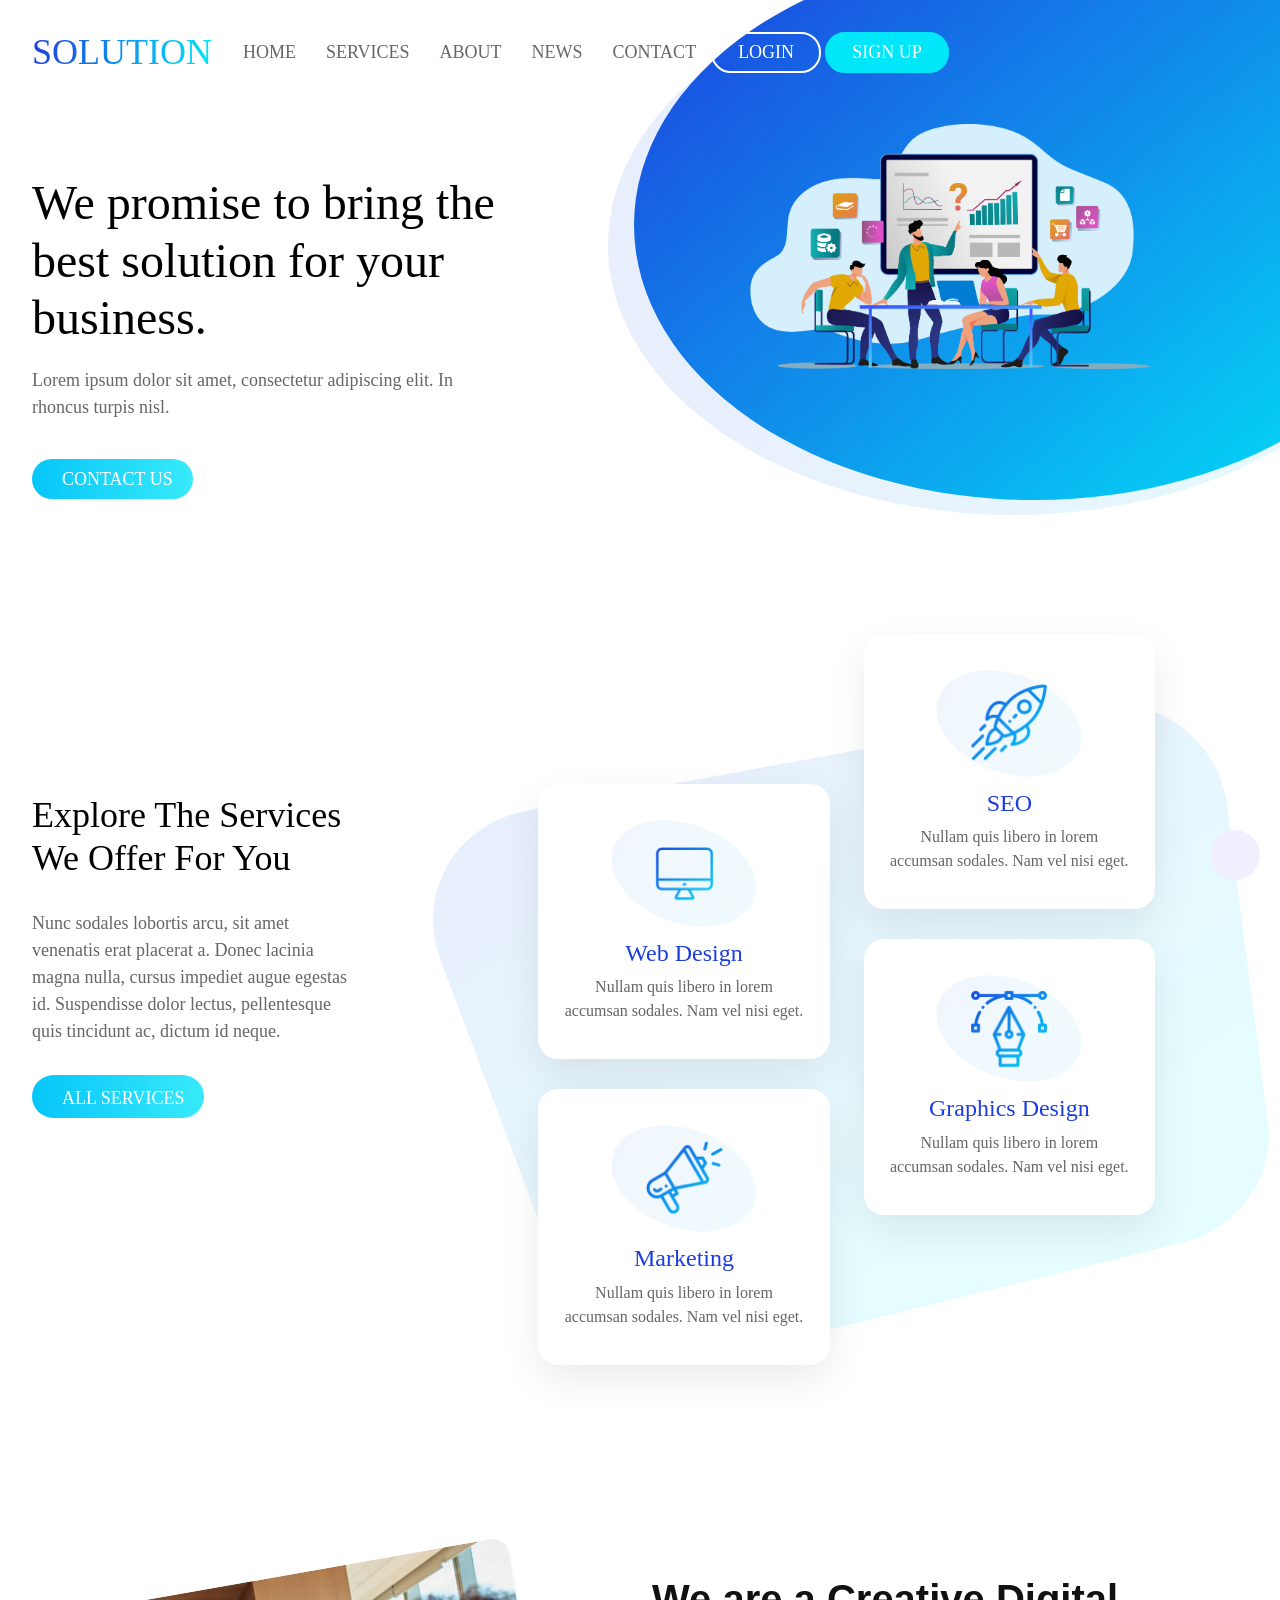
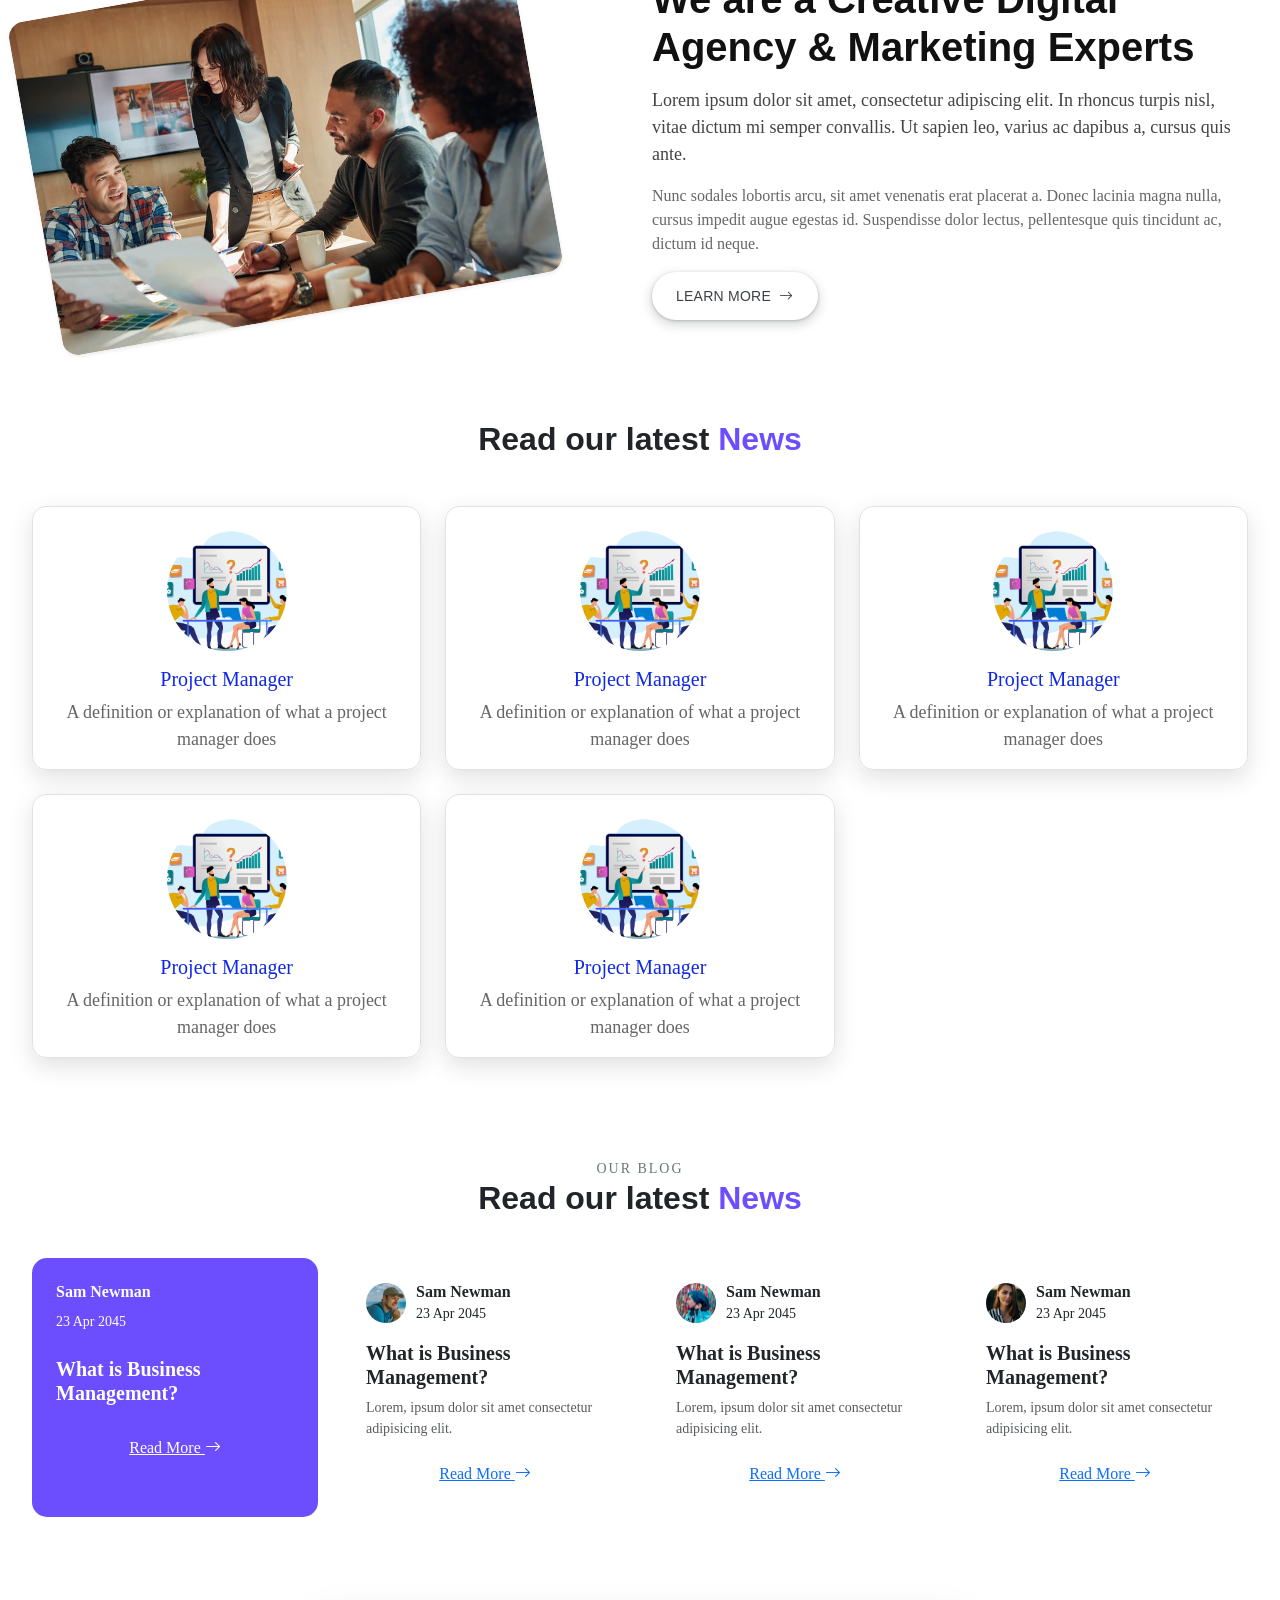
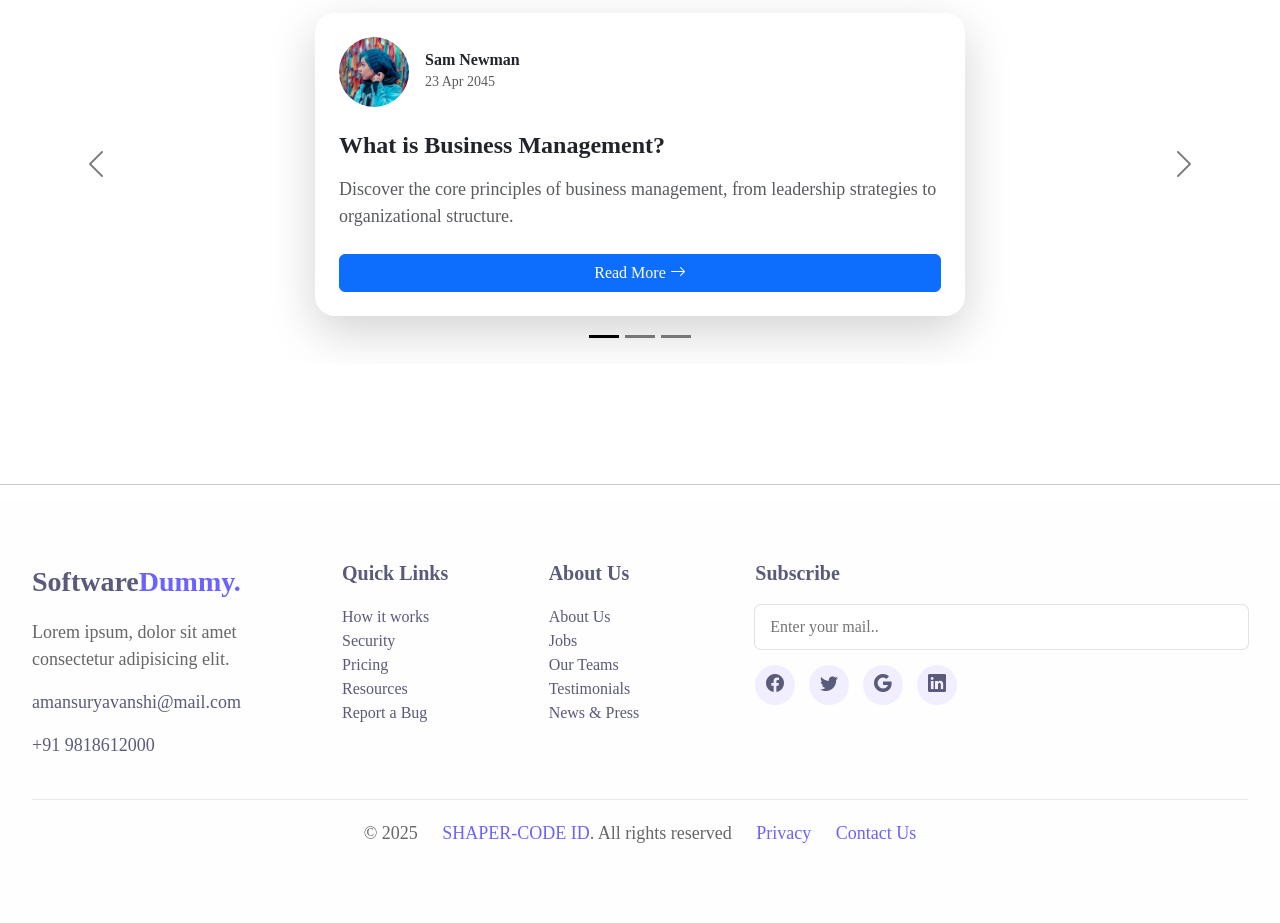
==== commit f6bbb84d: "Journey" ====
--- a/index.html
+++ b/index.html
@@ -1,576 +1,529 @@
-<!doctype html>
+<!DOCTYPE html>
 <html lang="en">
+
 <head>
+    <!-- Required meta tags -->
     <meta charset="utf-8">
-    <title>Responsive Navbar with Search Box | CodingNepal</title>
-    <link rel="stylesheet" href="style.css">
-    <script src="script.js"></script>
-
-    <meta name="viewport" content="width=device-width, initial-scale=1.0">
-    <link rel="stylesheet" href="https://cdnjs.cloudflare.com/ajax/libs/font-awesome/5.15.3/css/all.min.css"/>
-
-
-  <link rel="icon" type="image/x-icon" href="favicon.ico">
+    <meta name="viewport" content="width=device-width, initial-scale=1, shrink-to-fit=no">
+    <title>Document</title>
 
     <!-- Bootstrap CSS -->
-    <link href="https://cdn.jsdelivr.net/npm/bootstrap@5.0.2/dist/css/bootstrap.min.css" rel="stylesheet" integrity="sha384-EVSTQN3/azprG1Anm3QDgpJLIm9Nao0Yz1ztcQTwFspd3yD65VohhpuuCOmLASjC" crossorigin="anonymous">
-
-    
-    <!-- Optional JavaScript; choose one of the two! -->
-
-    <!-- Option 1: Bootstrap Bundle with Popper -->
-    <script src="https://cdn.jsdelivr.net/npm/bootstrap@5.0.2/dist/js/bootstrap.bundle.min.js" integrity="sha384-MrcW6ZMFYlzcLA8Nl+NtUVF0sA7MsXsP1UyJoMp4YLEuNSfAP+JcXn/tWtIaxVXM" crossorigin="anonymous"></script>
-
-    <!-- Option 2: Separate Popper and Bootstrap JS -->
-    <!--
-    <script src="https://cdn.jsdelivr.net/npm/@popperjs/core@2.9.2/dist/umd/popper.min.js" integrity="sha384-IQsoLXl5PILFhosVNubq5LC7Qb9DXgDA9i+tQ8Zj3iwWAwPtgFTxbJ8NT4GN1R8p" crossorigin="anonymous"></script>
-    <script src="https://cdn.jsdelivr.net/npm/bootstrap@5.0.2/dist/js/bootstrap.min.js" integrity="sha384-cVKIPhGWiC2Al4u+LWgxfKTRIcfu0JTxR+EQDz/bgldoEyl4H0zUF0QKbrJ0EcQF" crossorigin="anonymous"></script>
-    -->
+    <link href="https://cdn.jsdelivr.net/npm/bootstrap@5.0.2/dist/css/bootstrap.min.css" rel="stylesheet"
+        integrity="sha384-EVSTQN3/azprG1Anm3QDgpJLIm9Nao0Yz1ztcQTwFspd3yD65VohhpuuCOmLASjC" crossorigin="anonymous">
 
     <link rel="stylesheet" href="https://cdn.jsdelivr.net/npm/bootstrap-icons@1.11.3/font/bootstrap-icons.min.css">
-  <link href="https://fonts.googleapis.com/css2?family=Roboto:wght@300;400;500&display=swap" rel="stylesheet">
-  <link href="https://fonts.googleapis.com/icon?family=Material+Icons" rel="stylesheet">
-
-  <!-- <link rel="stylesheet" href="https://cdn.jsdelivr.net/npm/bootstrap-icons@1.11.3/font/bootstrap-icons.min.css">   -->
-   <!-- FONT-AWESOM ICONS -->
-   <link rel="stylesheet" href="https://cdnjs.cloudflare.com/ajax/libs/font-awesome/4.7.0/css/font-awesome.min.css">
-
+
+    <!-- custom CSS -->
+    <link rel="stylesheet" href="css/style.css">
+
+    <title>Solution - Software Company</title>
 </head>
+
 <body>
 
-
-
-<div >
-    <header class="header">
-        <nav class="navbar">
-          <h2 class="logo"><a href="#">Journey</a></h2>
-          <input type="checkbox" id="menu-toggle" />
-          <label for="menu-toggle" id="hamburger-btn">
-            <svg xmlns="http://www.w3.org/2000/svg" height="24" viewBox="0 0 24 24" width="24">
-              <path d="M3 12h18M3 6h18M3 18h18" stroke="currentColor" stroke-width="2" stroke-linecap="round"/>
-            </svg>
-          </label>
-          <ul class="links mt-3">
-            <li><a href="#">Home</a></li>
-            <li><a href="#">About Us</a></li>
-            <li><a href="#">Services</a></li>
-            <li><a href="#">Portfolio</a></li>
-            <li><a href="#">Contact Us</a></li>
-          </ul>
-          <div class="buttons">
-            <a href="#" class="signin">Sign In</a>
-            <a href="#" class="signup">Sign Up</a>
-          </div>
-        </nav>
-      </header>
-</div>
-
-
-
-
-      <section class="hero-section">
-        <div class="hero">
-          <h2>Mobile App Development</h2>
-          <p>
-            Join us in the exciting world of programming and turn your ideas into
-            reality. Unlock the world of endless possibilities - learn to code and
-            shape the digital future with us.
-          </p>
-          <div class="buttons">
-            <a href="#" class="join">Join Now</a>
-            <a href="#" class="learn">Learn More</a>
-          </div>
-        </div>
-        <div class="img">
-          <img src="hero-bg.png" alt="hero image" />
-        </div>
-      </section>
-
-
-
-
-      <div style="background-color: white;" class="container-fluid service py-5">
-        <div class="container py-5">
-            <div class="text-center mx-auto mb-5 wow fadeInUp" data-wow-delay="0.1s" style="max-width: 900px;">
-                <h4 class="mb-1 text-primary">Our Service</h4>
-                <h1 class="display-5 mb-4">What We Can Do For You</h1>
-                <p class="mb-0">Dolor sit amet consectetur, adipisicing elit. Ipsam, beatae maxime. Vel animi eveniet doloremque reiciendis soluta iste provident non rerum illum perferendis earum est architecto dolores vitae quia vero quod incidunt culpa corporis, porro doloribus. Voluptates nemo doloremque cum.
-                </p>
-            </div>
-            <div class="row g-4 justify-content-center">
-                <div class="col-md-6 col-lg-4 col-xl-3 wow fadeInUp" data-wow-delay="0.1s">
-                    <div class="service-item text-center rounded p-4">
-                        <div class="service-icon d-inline-block bg-light rounded p-4 mb-4"><i class="fas fa-mail-bulk fa-5x text-secondary"></i></div>
-                        <div class="service-content">
-                            <h4 class="mb-4">Email Newsletters</h4>
-                            <p class="mb-4">Lorem ipsum dolor sit amet consectetur adipisicing elit.consectetur adipisicing elit
-                            </p>
-                            <a href="#" class="btn btn-light rounded-pill text-primary py-2 px-4">Read More</a>
+    <nav class="navbar navbar-expand-lg navbar-light bg-light bg-transparent" id="navbar">
+        <div class="container"><a class="navbar-brand">Solution</a>
+            <button class="navbar-toggler" data-target="#my-nav" onclick="myFunction(this)" data-toggle="collapse"><span
+                    class="bar1"></span> <span class="bar2"></span> <span class="bar3"></span></button>
+            <div id="my-nav" class="collapse navbar-collapse">
+                <ul class="navbar-nav mr-auto">
+                    <li class="nav-item"><a class="nav-link" href="#">Home</a></li>
+                    <li class="nav-item"><a class="nav-link" href="#services">Services</a></li>
+                    <li class="nav-item"><a class="nav-link" href="#about">About</a></li>
+                    <li class="nav-item"><a class="nav-link" href="#news">News</a></li>
+                    <li class="nav-item"><a class="nav-link" href="#contact">Contact</a></li>
+                </ul>
+                <form class="form-inline my-2 my-lg-0">
+                    <a href="#" class="btn btn-outline-dark my-2 my-sm-0 mr-3 text-uppercase">login</a> <a href="#"
+                        class="btn btn-info my-2 my-sm-0 text-uppercase">sign
+                        up</a>
+                </form>
+            </div>
+        </div>
+    </nav>
+
+
+    <div class="container-fluid banner-area">
+        <div class="container">
+            <div class="row">
+                <div class="col-md-6">
+                    <h1> We promise to bring
+                        the best <span>solution</span> for
+                        your business. </h1>
+                    <p> Lorem ipsum dolor sit amet, consectetur adipiscing elit. In rhoncus turpis nisl. </p>
+                    <a href="#">Contact Us <i class="fa fa-angle-right" aria-hidden="true"></i></a>
+                </div>
+                <div class="col-md-6">
+                    <div class="card"><img class="card-img-top img-fluid" src="images/Banner1.png" alt="">
+                    </div>
+                </div>
+            </div>
+        </div>
+    </div>
+
+
+
+
+
+
+
+
+
+    <div class="container-fluid features" id="about">
+        <div class="container">
+            <div class="row">
+                <div class="col-lg-4">
+                    <h2> Explore The Services<br />
+                        We Offer For You </h2>
+                    <p> Nunc sodales lobortis arcu, sit amet venenatis erat placerat a. Donec lacinia magna nulla,
+                        cursus
+                        impediet augue egestas id. Suspendisse dolor lectus, pellentesque quis tincidunt ac, dictum id
+                        neque. </p>
+                    <a href="#">All Services <i class="fa fa-angle-right" aria-hidden="true"></i></a>
+                </div>
+                <div class="col-lg-8">
+                    <svg id="bg-services" width="100%" viewBox="0 0 1550 800">
+                        <defs>
+                            <linearGradient id="PSgrad_02" x1="64.279%" x2="0%" y1="76.604%" y2="0%">
+                                <stop offset="0%" stop-color="rgb(1,230,248)" stop-opacity="1" />
+                                <stop offset="100%" stop-color="rgb(29,62,222)" stop-opacity="1" />
+                            </linearGradient>
+                        </defs>
+                        <path fill-rule="evenodd" opacity="0.102" fill="url(#PSgrad_02)"
+                            d="M801.878,3.146 L116.381,128.537 C26.052,145.060 -21.235,229.535 9.856,312.073 L159.806,710.157 C184.515,775.753 264.901,810.334 338.020,792.380 L907.021,652.668 C972.912,636.489 1019.383,573.766 1011.301,510.470 L962.013,124.412 C951.950,45.594 881.254,-11.373 801.878,3.146 Z" />
+                    </svg>
+                    <div class="row">
+                        <div class="col">
+                            <div class="card text-center">
+                                <div class="oval"><img class="card-img-top" src="images/web-design.png" alt=""></div>
+                                <div class="card-body">
+                                    <h3 class="card-title">Web Design</h3>
+                                    <p class="card-text">Nullam quis libero in lorem accumsan sodales. Nam vel nisi
+                                        eget.</p>
+                                </div>
+                            </div>
+                            <div class="card text-center">
+                                <div class="oval"><img class="card-img-top" src="images/marketing.png" alt=""></div>
+                                <div class="card-body">
+                                    <h3 class="card-title">Marketing</h3>
+                                    <p class="card-text">Nullam quis libero in lorem accumsan sodales. Nam vel nisi
+                                        eget.</p>
+                                </div>
+                            </div>
                         </div>
-                    </div>
-                </div>
-                <div class="col-md-6 col-lg-4 col-xl-3 wow fadeInUp" data-wow-delay="0.3s">
-                    <div class="service-item text-center rounded p-4">
-                        <div class="service-icon d-inline-block bg-light rounded p-4 mb-4"><i class="fas fa-thumbs-up fa-5x text-secondary"></i></div>
-                        <div class="service-content">
-                            <h4 class="mb-4">Acquistion Emails </h4>
-                            <p class="mb-4">Lorem ipsum dolor sit amet consectetur adipisicing elit.consectetur adipisicing elit
-                            </p>
-                            <a href="#" class="btn btn-light rounded-pill text-primary py-2 px-4">Read More</a>
-                        </div>
-                    </div>
-                </div>
-                <div class="col-md-6 col-lg-4 col-xl-3 wow fadeInUp" data-wow-delay="0.5s">
-                    <div class="service-item text-center rounded p-4">
-                        <div class="service-icon d-inline-block bg-light rounded p-4 mb-4"><i class="fa fa-subway fa-5x text-secondary"></i></div>
-                        <div class="service-content">
-                            <h4 class="mb-4">Retention Emails</h4>
-                            <p class="mb-4">Lorem ipsum dolor sit amet consectetur adipisicing elit.consectetur adipisicing elit
-                            </p>
-                            <a href="#" class="btn btn-light rounded-pill text-primary py-2 px-4">Read More</a>
-                        </div>
-                    </div>
-                </div>
-                <div class="col-md-6 col-lg-4 col-xl-3 wow fadeInUp" data-wow-delay="0.7s">
-                    <div class="service-item text-center rounded p-4">
-                        <div class="service-icon d-inline-block bg-light rounded p-4 mb-4"><i class="fas fa-sitemap fa-5x text-secondary"></i></div>
-                        <div class="service-content">
-                            <h4 class="mb-4">Promotional Emails</h4>
-                            <p class="mb-4">Lorem ipsum dolor sit amet consectetur adipisicing elit.consectetur adipisicing elit
-                            </p>
-                            <a href="#" class="btn btn-light rounded-pill text-primary py-2 px-4">Read More</a>
-                        </div>
-                    </div>
-                </div>
-                <div class="col-md-6 col-lg-4 col-xl-3 wow fadeInUp" data-wow-delay="0.1s">
-                    <div class="service-item text-center rounded p-4">
-                        <div class="service-icon d-inline-block bg-light rounded p-4 mb-4"><i class="fas fa-mail-bulk fa-5x text-secondary"></i></div>
-                        <div class="service-content">
-                            <h4 class="mb-4">Email Newsletters</h4>
-                            <p class="mb-4">Lorem ipsum dolor sit amet consectetur adipisicing elit.consectetur adipisicing elit
-                            </p>
-                            <a href="#" class="btn btn-light rounded-pill text-primary py-2 px-4">Read More</a>
-                        </div>
-                    </div>
-                </div>
-                <div class="col-md-6 col-lg-4 col-xl-3 wow fadeInUp" data-wow-delay="0.3s">
-                    <div class="service-item text-center rounded p-4">
-                        <div class="service-icon d-inline-block bg-light rounded p-4 mb-4"><i class="fas fa-thumbs-up fa-5x text-secondary"></i></div>
-                        <div class="service-content">
-                            <h4 class="mb-4">Acquistion Emails </h4>
-                            <p class="mb-4">Lorem ipsum dolor sit amet consectetur adipisicing elit.consectetur adipisicing elit
-                            </p>
-                            <a href="#" class="btn btn-light rounded-pill text-primary py-2 px-4">Read More</a>
-                        </div>
-                    </div>
-                </div>
-                <div class="col-md-6 col-lg-4 col-xl-3 wow fadeInUp" data-wow-delay="0.5s">
-                    <div class="service-item text-center rounded p-4">
-                        <div class="service-icon d-inline-block bg-light rounded p-4 mb-4"><i class="fa fa-subway fa-5x text-secondary"></i></div>
-                        <div class="service-content">
-                            <h4 class="mb-4">Retention Emails</h4>
-                            <p class="mb-4">Lorem ipsum dolor sit amet consectetur adipisicing elit.consectetur adipisicing elit
-                            </p>
-                            <a href="#" class="btn btn-light rounded-pill text-primary py-2 px-4">Read More</a>
-                        </div>
-                    </div>
-                </div>
-                <div class="col-md-6 col-lg-4 col-xl-3 wow fadeInUp" data-wow-delay="0.7s">
-                    <div class="service-item text-center rounded p-4">
-                        <div class="service-icon d-inline-block bg-light rounded p-4 mb-4"><i class="fas fa-sitemap fa-5x text-secondary"></i></div>
-                        <div class="service-content">
-                            <h4 class="mb-4">Promotional Emails</h4>
-                            <p class="mb-4">Lorem ipsum dolor sit amet consectetur adipisicing elit.consectetur adipisicing elit
-                            </p>
-                            <a href="#" class="btn btn-light rounded-pill text-primary py-2 px-4">Read More</a>
-                        </div>
-                    </div>
-                </div>
-            </div>
-        </div>
-    </div>
-
-
-
-
-    <!-- Pricing Start -->
-<div style="background-color: white;" class="container-fluid price py-5">
-    <div class="container py-5">
-        <div class="text-center mx-auto mb-5 wow fadeInUp" data-wow-delay="0.1s" style="max-width: 900px;">
-            <h4 class="text-primary">Pricing Plan</h4>
-            <h1 class="display-5 mb-4">Not Sure Which Plan Is For You?</h1>
-            <p class="mb-0">Dolor sit amet consectetur, adipisicing elit. Ipsam, beatae maxime. Vel animi eveniet doloremque reiciendis soluta iste provident non rerum illum perferendis earum est architecto dolores vitae quia vero quod incidunt culpa corporis, porro doloribus. Voluptates nemo doloremque cum.
-            </p>
-        </div>
-        <div class="row g-5 justify-content-center">
-            <div class="col-md-6 col-lg-6 col-xl-4 wow fadeInUp" data-wow-delay="0.1s">
-                <div class="price-item bg-light rounded text-center">
-                    <div class="text-center text-dark border-bottom d-flex flex-column justify-content-center p-4" style="width: 100%; height: 160px;">
-                        <p class="fs-2 fw-bold text-uppercase mb-0">BASIC</p>
-                        <div class="d-flex justify-content-center">
-                            <strong class="align-self-start">$</strong>
-                            <p class="mb-0"><span class="display-5">00</span>/mo</p>
-                        </div>                        
-                    </div>
-                    <div class="text-start p-5">
-                        <p><i class="fas fa-check text-success me-1"></i> Limited Acess Library</p>
-                        <p><i class="fas fa-check text-success me-1"></i> Customer Support</p>
-                        <p><i class="fas fa-check text-success me-1"></i> Pre-built Email Templates</p>
-                        <p><i class="fas fa-check text-success me-1"></i> Reporting & Analytics</p>
-                        <p><i class="fas fa-check text-success me-1"></i> Forms & Landing Pages</p>
-                        <p><i class="fas fa-check text-success me-1"></i> A/B Testing</p>
-                        <p><i class="fas fa-check text-success me-1"></i> Email Scheduling</p>
-                        <p><i class="fas fa-check text-success me-1"></i> Automated Customer Journeys</p>
-                        <p><i class="fas fa-times text-danger me-1"></i> Creative Assistant</p>
-                        <p class="mb-4"><i class="fas fa-times text-danger me-1"></i> Role-based Access</p>
-                        <button class="btn btn-light rounded-pill py-2 px-5" type="button">Get Started</button>
-                    </div>
-                </div>
-            </div>
-            <div class="col-md-6 col-lg-6 col-xl-4 wow fadeInUp" data-wow-delay="0.3s">
-                <div class="price-item bg-light rounded text-center">
-                    <div class="pice-item-offer">Popular</div>
-                    <div class="text-center text-primary border-bottom d-flex flex-column justify-content-center p-4" style="width: 100%; height: 160px;">
-                        <p class="fs-2 fw-bold text-uppercase mb-0">Standard</p>
-                        <div class="d-flex justify-content-center">
-                            <strong class="align-self-start">$</strong>
-                            <p class="mb-0"><span class="display-5">23</span>/mo</p>
-                        </div>                        
-                    </div>
-                    <div class="text-start p-5">
-                        <p><i class="fas fa-check text-success me-1"></i> Limited Acess Library</p>
-                        <p><i class="fas fa-check text-success me-1"></i> Customer Support</p>
-                        <p><i class="fas fa-check text-success me-1"></i> Pre-built Email Templates</p>
-                        <p><i class="fas fa-check text-success me-1"></i> Reporting & Analytics</p>
-                        <p><i class="fas fa-check text-success me-1"></i> Forms & Landing Pages</p>
-                        <p><i class="fas fa-check text-success me-1"></i> A/B Testing</p>
-                        <p><i class="fas fa-check text-success me-1"></i> Email Scheduling</p>
-                        <p><i class="fas fa-check text-success me-1"></i> Automated Customer Journeys</p>
-                        <p><i class="fas fa-times text-danger me-1"></i> Creative Assistant</p>
-                        <p class="mb-4"><i class="fas fa-times text-danger me-1"></i> Role-based Access</p>
-                        <button class="btn btn-light rounded-pill py-2 px-5" type="button">Get Started</button>
-                    </div>
-                </div>
-            </div>
-            <div class="col-md-6 col-lg-6 col-xl-4 wow fadeInUp" data-wow-delay="0.5s">
-                <div class="price-item bg-light rounded text-center">
-                    <div class="text-center text-secondary border-bottom d-flex flex-column justify-content-center p-4" style="width: 100%; height: 160px;">
-                        <p class="fs-2 fw-bold text-uppercase mb-0">Premium</p>
-                        <div class="d-flex justify-content-center">
-                            <strong class="align-self-start">$</strong>
-                            <p class="mb-0"><span class="display-5">49</span>/mo</p>
-                        </div>                        
-                    </div>
-                    <div class="text-start p-5">
-                        <p><i class="fas fa-check text-success me-1"></i> Limited Acess Library</p>
-                        <p><i class="fas fa-check text-success me-1"></i> Customer Support</p>
-                        <p><i class="fas fa-check text-success me-1"></i> Pre-built Email Templates</p>
-                        <p><i class="fas fa-check text-success me-1"></i> Reporting & Analytics</p>
-                        <p><i class="fas fa-check text-success me-1"></i> Forms & Landing Pages</p>
-                        <p><i class="fas fa-check text-success me-1"></i> A/B Testing</p>
-                        <p><i class="fas fa-check text-success me-1"></i> Email Scheduling</p>
-                        <p><i class="fas fa-check text-success me-1"></i> Automated Customer Journeys</p>
-                        <p><i class="fas fa-times text-danger me-1"></i> Creative Assistant</p>
-                        <p class="mb-4"><i class="fas fa-times text-danger me-1"></i> Role-based Access</p>
-                        <button class="btn btn-light rounded-pill py-2 px-5" type="button">Get Started</button>
-                    </div>
-                </div>
-            </div>
-        </div>
-    </div>
-</div>
-<!-- Pricing End -->
-
-
-
-
-<!-- Blog Start -->
-<div style="background-color: white;" class="container-fluid blog py-5">
-    <div class="container py-5">
-        <div class="text-center mx-auto mb-5 wow fadeInUp" data-wow-delay="0.1s" style="max-width: 900px;">
-            <h4 class="text-primary">Our Blog</h4>
-            <h1 class="display-5 mb-4">Join Us For New Blog</h1>
-            <p class="mb-0">Dolor sit amet consectetur, adipisicing elit. Ipsam, beatae maxime. Vel animi eveniet doloremque reiciendis soluta iste provident non rerum illum perferendis earum est architecto dolores vitae quia vero quod incidunt culpa corporis, porro doloribus. Voluptates nemo doloremque cum.
-            </p>
-        </div>
-        <div class="row g-4 justify-content-center">
-            <div class="col-md-6 col-lg-4 col-xl-3 wow fadeInUp" data-wow-delay="0.1s">
-                <div class="blog-item">
-                    <div class="blog-img">
-                        <img src="blog-1.png" class="img-fluid w-100" alt="">
-                        <div class="blog-info">
-                            <span><i class="fa fa-clock"></i> Dec 01.2024</span>
-                            <div class="d-flex">
-                                <span class="me-3"> 3 <i class="fa fa-heart"></i></span>
-                                <a href="#" class="text-white">0 <i class="fa fa-comment"></i></a>
+                        <div class="col">
+                            <div class="card text-center">
+                                <div class="oval"><img class="card-img-top" src="images/seo.png" alt=""></div>
+                                <div class="card-body">
+                                    <h3 class="card-title">SEO</h3>
+                                    <p class="card-text">Nullam quis libero in lorem accumsan sodales. Nam vel nisi
+                                        eget.</p>
+                                </div>
+                            </div>
+                            <div class="card text-center">
+                                <div class="oval"><img class="card-img-top" src="images/graphics-design.png" alt="">
+                                </div>
+                                <div class="card-body">
+                                    <h3 class="card-title">Graphics Design</h3>
+                                    <p class="card-text">Nullam quis libero in lorem accumsan sodales. Nam vel nisi
+                                        eget.</p>
+                                </div>
                             </div>
                         </div>
                     </div>
-                    <div class="blog-content text-dark border p-4 ">
-                        <h5 class="mb-4">Dolor, sit amet consectetur adipisicing</h5>
-                        <p class="mb-4">Lorem ipsum dolor sit amet consectur adip sed eiusmod amet consectur adip.</p>
-                        <a class="btn btn-light rounded-pill py-2 px-4" href="#">Read More</a>
-                    </div>
-                </div>
-            </div>
-            <div class="col-md-6 col-lg-4 col-xl-3 wow fadeInUp" data-wow-delay="0.3s">
-                <div class="blog-item">
-                    <div class="blog-img">
-                        <img src="blog-2.png" class="img-fluid w-100" alt="">
-                        <div class="blog-info">
-                            <span><i class="fa fa-clock"></i> Dec 01.2024</span>
-                            <div class="d-flex">
-                                <span class="me-3"> 3 <i class="fa fa-heart"></i></span>
-                                <a href="#" class="text-white">0 <i class="fa fa-comment"></i></a>
-                            </div>
-                        </div>
-                    </div>
-                    <div class="blog-content text-dark border p-4 ">
-                        <h5 class="mb-4">Dolor, sit amet consectetur adipisicing</h5>
-                        <p class="mb-4">Lorem ipsum dolor sit amet consectur adip sed eiusmod amet consectur adip.</p>
-                        <a class="btn btn-light rounded-pill py-2 px-4" href="#">Read More</a>
-                    </div>
-                </div>
-            </div>
-            <div class="col-md-6 col-lg-4 col-xl-3 wow fadeInUp" data-wow-delay="0.5s">
-                <div class="blog-item">
-                    <div class="blog-img">
-                        <img src="blog-3.png" class="img-fluid w-100" alt="">
-                        <div class="blog-info">
-                            <span><i class="fa fa-clock"></i> Dec 01.2024</span>
-                            <div class="d-flex">
-                                <span class="me-3"> 3 <i class="fa fa-heart"></i></span>
-                                <a href="#" class="text-white">0 <i class="fa fa-comment"></i></a>
-                            </div>
-                        </div>
-                    </div>
-                    <div class="blog-content text-dark border p-4 ">
-                        <h5 class="mb-4">Dolor, sit amet consectetur adipisicing</h5>
-                        <p class="mb-4">Lorem ipsum dolor sit amet consectur adip sed eiusmod amet consectur adip.</p>
-                        <a class="btn btn-light rounded-pill py-2 px-4" href="#">Read More</a>
-                    </div>
-                </div>
-            </div>
-            <div class="col-md-6 col-lg-4 col-xl-3 wow fadeInUp" data-wow-delay="0.7s">
-                <div class="blog-item">
-                    <div class="blog-img">
-                        <img src="blog-4.png" class="img-fluid w-100" alt="">
-                        <div class="blog-info">
-                            <span><i class="fa fa-clock"></i> Dec 01.2024</span>
-                            <div class="d-flex">
-                                <span class="me-3"> 3 <i class="fa fa-heart"></i></span>
-                                <a href="#" class="text-white">0 <i class="fa fa-comment"></i></a>
-                            </div>
-                        </div>
-                    </div>
-                    <div class="blog-content text-dark border p-4 ">
-                        <h5 class="mb-4">Dolor, sit amet consectetur adipisicing</h5>
-                        <p class="mb-4">Lorem ipsum dolor sit amet consectur adip sed eiusmod amet consectur adip.</p>
-                        <a class="btn btn-light rounded-pill py-2 px-4" href="#">Read More</a>
-                    </div>
                 </div>
             </div>
         </div>
     </div>
+
+
+
+
+
+
+
+    
+<div style="margin-top: 170px;">
+    <section id="agency-hero-section" class="container my-5">
+        <div class="row align-items-center">
+          <div class="col-lg-6 mb-4 mb-lg-0">
+            <div class="agency-img-wrapper">
+              <img src="images/TeamWork.jpg" alt="Creative Team at Work" class="img-fluid rounded-4 shadow-sm">
+              <!-- Replace 'agency-team.jpg' with the actual image path -->
+            </div>
+          </div>
+          <div class="col-lg-6 text-start">
+            <h2 class="agency-title mb-3">We are a Creative Digital <br> Agency & Marketing Experts</h2>
+            <p class="agency-desc lead">Lorem ipsum dolor sit amet, consectetur adipiscing elit. In rhoncus turpis nisl, vitae dictum mi semper convallis. Ut sapien leo, varius ac dapibus a, cursus quis ante.</p>
+            <p class="agency-desc-secondary">Nunc sodales lobortis arcu, sit amet venenatis erat placerat a. Donec lacinia magna nulla, cursus impedit augue egestas id. Suspendisse dolor lectus, pellentesque quis tincidunt ac, dictum id neque.</p>
+            <button class="button-17" role="button">LEARN MORE  &nbsp; <i class="bi bi-arrow-right"></i></button>
+        </div>
+        </div>
+      </section>
 </div>
-<!-- Blog End -->
-
-
-<!-- Wrapper Start           -->
-
-<div style="background-color: white; " class="p-4">
-
-    <div class="text-center mx-auto mb-5 wow fadeInUp" data-wow-delay="0.1s" style="max-width: 900px;">
-        <h1 class="display-5 mb-4">Clients Community</h1>
+
+
+
+
+
+
+
+
+
+    <!-- Project-People STARTING -->
+    <div class="container Project-People" style="margin-top: 100px;">
+        <h2 class="main-title text-center mb-5">Read our latest <span>News</span></h2>
+        <div class="row g-4">
+          
+          <!-- Repeat this column for each card -->
+          <div class="col-12 col-sm-6 col-lg-4">
+            <div class="card card-hover h-100 text-center">
+              <img src="/images/Banner1.png"
+                   class="card-img-top rounded-circle mx-auto mt-4 profile-img pp-images"
+                   alt="Profile Image"
+                   style="width: 120px; height: 120px; object-fit: cover;">
+              <div class="card-body">
+                <h5 class="card-title card-title-pp">Project Manager</h5>
+                <p class="card-text">
+                  A definition or explanation of what a project manager does
+                </p>
+              </div>
+            </div>
+          </div>
+
+          <div class="col-12 col-sm-6 col-lg-4">
+            <div class="card card-hover h-100 text-center">
+              <img src="/images/Banner1.png"
+                   class="card-img-top rounded-circle mx-auto mt-4 profile-img pp-images"
+                   alt="Profile Image"
+                   style="width: 120px; height: 120px; object-fit: cover;">
+              <div class="card-body">
+                <h5 class="card-title card-title-pp">Project Manager</h5>
+                <p class="card-text">
+                  A definition or explanation of what a project manager does
+                </p>
+              </div>
+            </div>
+          </div>
+
+          <div class="col-12 col-sm-6 col-lg-4">
+            <div class="card card-hover h-100 text-center">
+              <img src="/images/Banner1.png"
+                   class="card-img-top rounded-circle mx-auto mt-4 profile-img pp-images"
+                   alt="Profile Image"
+                   style="width: 120px; height: 120px; object-fit: cover;">
+              <div class="card-body">
+                <h5 class="card-title card-title-pp">Project Manager</h5>
+                <p class="card-text">
+                  A definition or explanation of what a project manager does
+                </p>
+              </div>
+            </div>
+          </div>
+
+          <div class="col-12 col-sm-6 col-lg-4">
+            <div class="card card-hover h-100 text-center">
+              <img src="/images/Banner1.png"
+                   class="card-img-top rounded-circle mx-auto mt-4 profile-img pp-images"
+                   alt="Profile Image"
+                   style="width: 120px; height: 120px; object-fit: cover;">
+              <div class="card-body">
+                <h5 class="card-title card-title-pp">Project Manager</h5>
+                <p class="card-text">
+                  A definition or explanation of what a project manager does
+                </p>
+              </div>
+            </div>
+          </div>
+
+          <div class="col-12 col-sm-6 col-lg-4">
+            <div class="card card-hover h-100 text-center">
+              <img src="/images/Banner1.png"
+                   class="card-img-top rounded-circle mx-auto mt-4 profile-img pp-images"
+                   alt="Profile Image"
+                   style="width: 120px; height: 120px; object-fit: cover;">
+              <div class="card-body">
+                <h5 class="card-title card-title-pp">Project Manager</h5>
+                <p class="card-text">
+                  A definition or explanation of what a project manager does
+                </p>
+              </div>
+            </div>
+          </div>
+
+          <!-- End of card -->
+        </div>
+      </div>
+    <!-- Project-People ENDING -->
+
+
+
+
+
+
+
+
+
+
+
+
+
+
+
+
+
+
+
+    <div class="container" style="margin-top: 100px;">
+        <div class="section-title">OUR BLOG</div>
+        <h2 class="main-title">Read our latest <span>News</span></h2>
         
+        <div class="row g-4">
+          <!-- Highlighted Card -->
+          <div class="col-md-3">
+            <div class="card card-custom card-highlight p-4 h-100">
+              <div class="mb-2">
+                <h6 class="fw-semibold">Sam Newman</h6>
+                <small>23 Apr 2045</small>
+              </div>
+              <h5 class="fw-bold mt-3 mb-4">What is Business Management?</h5>
+              <a href="#" class="btn btn-link read-more">Read More <i class="bi bi-arrow-right"></i></a>
+            </div>
+          </div>
+      
+          <!-- Other Cards -->
+          <div class="col-md-3">
+            <div class="card card-custom p-4 h-100">
+              <div class="d-flex align-items-center mb-3">
+                <img src="/images/People1.jpg" alt="Author" class="avatar">
+                <div>
+                  <h6 class="mb-0 fw-semibold">Sam Newman</h6>
+                  <small>23 Apr 2045</small>
+                </div>
+              </div>
+              <h5 class="fw-bold">What is Business Management?</h5>
+              <p class="text-muted small">Lorem, ipsum dolor sit amet consectetur adipisicing elit.</p>
+              <a href="#" class="btn btn-link text-primary read-more">Read More <i class="bi bi-arrow-right"></i></a>
+            </div>
+          </div>
+      
+          <div class="col-md-3">
+            <div class="card card-custom p-4 h-100">
+              <div class="d-flex align-items-center mb-3">
+                <img src="/images/People2.jpg" alt="Author" class="avatar">
+                <div>
+                  <h6 class="mb-0 fw-semibold">Sam Newman</h6>
+                  <small>23 Apr 2045</small>
+                </div>
+              </div>
+              <h5 class="fw-bold">What is Business Management?</h5>
+              <p class="text-muted small">Lorem, ipsum dolor sit amet consectetur adipisicing elit.</p>
+              <a href="#" class="btn btn-link text-primary read-more">Read More <i class="bi bi-arrow-right"></i></a>
+            </div>
+          </div>
+      
+          <div class="col-md-3">
+            <div class="card card-custom p-4 h-100">
+              <div class="d-flex align-items-center mb-3">
+                <img src="/images/People3.jpg" alt="Author" class="avatar">
+                <div>
+                  <h6 class="mb-0 fw-semibold">Sam Newman</h6>
+                  <small>23 Apr 2045</small>
+                </div>
+              </div>
+              <h5 class="fw-bold">What is Business Management?</h5>
+              <p class="text-muted small">Lorem, ipsum dolor sit amet consectetur adipisicing elit.</p>
+              <a href="#" class="btn btn-link text-primary read-more">Read More <i class="bi bi-arrow-right"></i></a>
+            </div>
+          </div>
+        </div>
+      </div>
+
+
+
+
+
+
+
+
+
+
+
+      <div id="carouselExampleDark" class="carousel carousel-dark slide mt-5" data-bs-ride="carousel">
+  <div class="carousel-indicators">
+    <button type="button" data-bs-target="#carouselExampleDark" data-bs-slide-to="0" class="active" aria-current="true" aria-label="Slide 1"></button>
+    <button type="button" data-bs-target="#carouselExampleDark" data-bs-slide-to="1" aria-label="Slide 2"></button>
+    <button type="button" data-bs-target="#carouselExampleDark" data-bs-slide-to="2" aria-label="Slide 3"></button>
+  </div>
+
+  <div class="carousel-inner">
+
+    <!-- Slide 1 -->
+    <div class="carousel-item active" data-bs-interval="10000">
+      <div class="d-flex justify-content-center align-items-center min-vh-50 py-5">
+        <div class="card card-custom p-4 shadow-lg" style="width: 650px; border-radius: 20px;">
+          <div class="d-flex align-items-center mb-4">
+            <img src="/images/People2.jpg" alt="Author" class="me-3" style="width: 70px; height: 70px; border-radius: 50%; object-fit: cover;">
+            <div>
+              <h6 class="mb-0 fw-semibold">Sam Newman</h6>
+              <small class="text-muted">23 Apr 2045</small>
+            </div>
+          </div>
+          <h4 class="fw-bold mb-3">What is Business Management?</h4>
+          <p class="text-muted">Discover the core principles of business management, from leadership strategies to organizational structure.</p>
+          <a href="#" class="btn btn-primary mt-2">Read More <i class="bi bi-arrow-right"></i></a>
+        </div>
+      </div>
     </div>
 
-    <div class="row p-4">
-
-        <div class="col-md-4 d-flex justify-content-center">
-            <div class="wrapper">
-                <div class="img-area">
-                <div class="inner-area">
-                    <img src="client-1.jpg" alt="">
-                </div>
-                </div>
-                <div class="icon arrow"><i class="fas fa-arrow-left"></i></div>
-                <div class="icon dots"><i class="fas fa-ellipsis-v"></i></div>
-                <div class="name">CodingNepal</div>
-                <div class="about">Designer & Developer</div>
-                <div class="social-icons">
-                <a href="#" class="fb"><i class="fab fa-facebook-f"></i></a>
-                <a href="#" class="twitter"><i class="fab fa-twitter"></i></a>
-                <a href="#" class="insta"><i class="fab fa-instagram"></i></a>
-                <a href="#" class="yt"><i class="fab fa-youtube"></i></a>
-                </div>
-                <div class="buttons">
-                <button>Message</button>
-                <button>Subscribe</button>
-                </div>
-                <div class="social-share">
-                <div class="row">
-                    <i class="fa fa-heart"></i>
-                    <i class="icon-2 fas fa-heart"></i>
-                    <span>20.4k</span>
-                </div>
-                <div class="row">
-                    <i class="fa fa-comment"></i>
-                    <i class="icon-2 fas fa-comment"></i>
-                    <span>14.3k</span>
-                </div>
-                <div class="row">
-                    <i class="fa fa-share"></i>
-                    <span>12.8k</span>
-                </div>
-                </div>
-            </div>
-        </div>
-        <div class="col-md-4  d-flex justify-content-center">
-            <div class="wrapper">
-                <div class="img-area">
-                <div class="inner-area">
-                    <img src="client-2.jpg" alt="">
-                </div>
-                </div>
-                <div class="icon arrow"><i class="fas fa-arrow-left"></i></div>
-                <div class="icon dots"><i class="fas fa-ellipsis-v"></i></div>
-                <div class="name">CodingNepal</div>
-                <div class="about">Designer & Developer</div>
-                <div class="social-icons">
-                <a href="#" class="fb"><i class="fab fa-facebook-f"></i></a>
-                <a href="#" class="twitter"><i class="fab fa-twitter"></i></a>
-                <a href="#" class="insta"><i class="fab fa-instagram"></i></a>
-                <a href="#" class="yt"><i class="fab fa-youtube"></i></a>
-                </div>
-                <div class="buttons">
-                <button>Message</button>
-                <button>Subscribe</button>
-                </div>
-                <div class="social-share">
-                <div class="row">
-                    <i class="far fa-heart"></i>
-                    <i class="icon-2 fas fa-heart"></i>
-                    <span>20.4k</span>
-                </div>
-                <div class="row">
-                    <i class="far fa-comment"></i>
-                    <i class="icon-2 fas fa-comment"></i>
-                    <span>14.3k</span>
-                </div>
-                <div class="row">
-                    <i class="fas fa-share"></i>
-                    <span>12.8k</span>
-                </div>
-                </div>
-            </div>
-        </div>
-        <div class="col-md-4  d-flex justify-content-center">
-            <div class="wrapper">
-                <div class="img-area">
-                <div class="inner-area">
-                    <img src="client-3.jpg" alt="">
-                </div>
-                </div>
-                <div class="icon arrow"><i class="fas fa-arrow-left"></i></div>
-                <div class="icon dots"><i class="fas fa-ellipsis-v"></i></div>
-                <div class="name">CodingNepal</div>
-                <div class="about">Designer & Developer</div>
-                <div class="social-icons">
-                <a href="#" class="fb"><i class="fab fa-facebook-f"></i></a>
-                <a href="#" class="twitter"><i class="fab fa-twitter"></i></a>
-                <a href="#" class="insta"><i class="fab fa-instagram"></i></a>
-                <a href="#" class="yt"><i class="fab fa-youtube"></i></a>
-                </div>
-                <div class="buttons">
-                <button>Message</button>
-                <button>Subscribe</button>
-                </div>
-                <div class="social-share">
-                <div class="row">
-                    <i class="far fa-heart"></i>
-                    <i class="icon-2 fas fa-heart"></i>
-                    <span>20.4k</span>
-                </div>
-                <div class="row">
-                    <i class="far fa-comment"></i>
-                    <i class="icon-2 fas fa-comment"></i>
-                    <span>14.3k</span>
-                </div>
-                <div class="row">
-                    <i class="fas fa-share"></i>
-                    <span>12.8k</span>
-                </div>
-                </div>
-            </div>
-        </div>
-
+    <!-- Slide 2 -->
+    <div class="carousel-item" data-bs-interval="5000">
+      <div class="d-flex justify-content-center align-items-center min-vh-50 py-5">
+        <div class="card card-custom p-4 shadow-lg" style="width: 650px; border-radius: 20px;">
+          <div class="d-flex align-items-center mb-4">
+            <img src="/images/People2.jpg" alt="Author" class="me-3" style="width: 70px; height: 70px; border-radius: 50%; object-fit: cover;">
+            <div>
+              <h6 class="mb-0 fw-semibold">Sam Newman</h6>
+              <small class="text-muted">23 Apr 2045</small>
+            </div>
+          </div>
+          <h4 class="fw-bold mb-3">Understanding Team Dynamics</h4>
+          <p class="text-muted">Explore how effective teams function and what makes group collaboration successful in modern businesses.</p>
+          <a href="#" class="btn btn-primary mt-2">Read More <i class="bi bi-arrow-right"></i></a>
+        </div>
+      </div>
     </div>
+
+    <!-- Slide 3 -->
+    <div class="carousel-item">
+      <div class="d-flex justify-content-center align-items-center min-vh-50 py-5">
+        <div class="card card-custom p-4 shadow-lg" style="width: 650px; border-radius: 20px;">
+          <div class="d-flex align-items-center mb-4">
+            <img src="/images/People2.jpg" alt="Author" class="me-3" style="width: 70px; height: 70px; border-radius: 50%; object-fit: cover;">
+            <div>
+              <h6 class="mb-0 fw-semibold">Sam Newman</h6>
+              <small class="text-muted">23 Apr 2045</small>
+            </div>
+          </div>
+          <h4 class="fw-bold mb-3">Leadership in the Digital Age</h4>
+          <p class="text-muted">Learn how leaders are adapting to rapid technological change and building agile organizations.</p>
+          <a href="#" class="btn btn-primary mt-2">Read More <i class="bi bi-arrow-right"></i></a>
+        </div>
+      </div>
+    </div>
+
+  </div>
+
+  <button class="carousel-control-prev" type="button" data-bs-target="#carouselExampleDark" data-bs-slide="prev">
+    <span class="carousel-control-prev-icon" aria-hidden="true"></span>
+    <span class="visually-hidden">Previous</span>
+  </button>
+  <button class="carousel-control-next" type="button" data-bs-target="#carouselExampleDark" data-bs-slide="next">
+    <span class="carousel-control-next-icon" aria-hidden="true"></span>
+    <span class="visually-hidden">Next</span>
+  </button>
 </div>
 
-<!-- Wrapper Ending -->
-
-
-
-
-<!-- Footer Start -->
-<div style="background-color: white;" class="container-fluid footer py-5 wow fadeIn" data-wow-delay="0.2s">
-    <div class="container py-5">
-        <div class="row g-5">
-            <div class="col-md-6 col-lg-6 col-xl-3">
-                <div class="footer-item d-flex flex-column">
-                    <h4 class="text-dark mb-4">Company</h4>
-                    <a href=""> Why Mailler?</a>
-                    <a href=""> Our Features</a>
-                    <a href=""> Our Portfolio</a>
-                    <a href=""> About Us</a>
-                    <a href=""> Our Blog & News</a>
-                    <a href=""> Get In Touch</a>
-                </div>
-            </div>
-            <div class="col-md-6 col-lg-6 col-xl-3">
-                <div class="footer-item d-flex flex-column">
-                    <h4 class="mb-4 text-dark">Quick Links</h4>
-                    <a href=""> About Us</a>
-                    <a href=""> Contact Us</a>
-                    <a href=""> Privacy Policy</a>
-                    <a href=""> Terms & Conditions</a>
-                    <a href=""> Our Blog & News</a>
-                    <a href=""> Our Team</a>
-                </div>
-            </div>
-            <div class="col-md-6 col-lg-6 col-xl-3">
-                <div class="footer-item d-flex flex-column">
-                    <h4 class="mb-4 text-dark">Services</h4>
-                    <a href=""> All Services</a>
-                    <a href=""> Promotional Emails</a>
-                    <a href=""> Product Updates</a>
-                    <a href=""> Email Marketing</a>
-                    <a href=""> Acquistion Emails</a>
-                    <a href=""> Retention Emails</a>
-                </div>
-            </div>
-            <div class="col-md-6 col-lg-6 col-xl-3">
-                <div class="footer-item d-flex flex-column">
-                    <h4 class="mb-4 text-dark">Contact Info</h4>
-                    <a href=""><i class="fa fa-map-marker-alt me-2"></i> 123 Street, New York, USA</a>
-                    <a href=""><i class="fas fa-envelope me-2"></i> infoexample.com</a>
-                    <a href=""><i class="fas fa-phone me-2"></i> +012 345 67890</a>
-                    <a href="" class="mb-3"><i class="fas fa-print me-2"></i> +012 345 67890</a>
-                    <div class="d-flex align-items-center">
-                        <i class="fas fa-share fa-2x text-secondary me-2"></i>
-                        <a class="btn-square btn btn-primary rounded-circle mx-1" href=""><i class="fab fa-facebook-f"></i></a>
-                        <a class="btn-square btn btn-primary rounded-circle mx-1" href=""><i class="fab fa-twitter"></i></a>
-                        <a class="btn-square btn btn-primary rounded-circle mx-1" href=""><i class="fab fa-instagram"></i></a>
-                        <a class="btn-square btn btn-primary rounded-circle mx-1" href=""><i class="fab fa-linkedin-in"></i></a>
-                    </div>
-                </div>
-            </div>
-        </div>
-    </div>
+
+
+
+
+
+
+
+
+
+
+
+
+
+
+
+
+
+
+
+
+
+<div style="margin-top: 120px;">
+    <hr>
+    <footer class="footer">
+        <div class="container">
+          <div class="row gy-4">
+            <div class="col-md-3">
+              <div class="brand">Software<span>Dummy.</span></div>
+              <p class="mt-3">Lorem ipsum, dolor sit amet consectetur adipisicing elit.</p>
+              <p><a href="mailto:digigram@mail.com">amansuryavanshi@mail.com</a></p>
+              <p><a href="tel:+00112233445566">+91 9818612000</a></p>
+            </div>
+            <div class="col-md-2">
+              <h5>Quick Links</h5>
+              <ul class="list-unstyled">
+                <li><a href="#">How it works</a></li>
+                <li><a href="#">Security</a></li>
+                <li><a href="#">Pricing</a></li>
+                <li><a href="#">Resources</a></li>
+                <li><a href="#">Report a Bug</a></li>
+              </ul>
+            </div>
+            <div class="col-md-2">
+              <h5>About Us</h5>
+              <ul class="list-unstyled">
+                <li><a href="#">About Us</a></li>
+                <li><a href="#">Jobs</a></li>
+                <li><a href="#">Our Teams</a></li>
+                <li><a href="#">Testimonials</a></li>
+                <li><a href="#">News & Press</a></li>
+              </ul>
+            </div>
+            <div class="col-md-5">
+              <h5>Subscribe</h5>
+              <div class="subscribe mb-3">
+                <input type="email" placeholder="Enter your mail.." />
+              </div>
+              <div class="social-icons">
+                <a href="#"><i class="bi bi-facebook"></i></a>
+                <a href="#"><i class="bi bi-twitter"></i></a>
+                <a href="#"><i class="bi bi-google"></i></a>
+                <a href="#"><i class="bi bi-linkedin"></i></a>
+              </div>
+            </div>
+          </div>
+    
+          <div class="footer-bottom mt-4">
+            <p>© 2025 <a href="#">SHAPER-CODE ID</a>. All rights reserved
+              <a href="#">Privacy</a>
+              <a href="#">Contact Us</a>
+            </p>
+          </div>
+        </div>
+      </footer>
+    
 </div>
-<!-- Footer End -->
-
-
+  <div class="scroll-up" onclick="window.scrollTo({top: 0, behavior: 'smooth'})">
+    <i class="fas fa-chevron-up"></i>
+  </div>
+
+
+
+
+
+
+
+    <script src="https://cdnjs.cloudflare.com/ajax/libs/jquery/3.7.1/jquery.min.js" integrity="sha512-v2CJ7UaYy4JwqLDIrZUI/4hqeoQieOmAZNXBeQyjo21dadnwR+8ZaIJVT8EE2iyI61OV8e6M8PP2/4hpQINQ/g==" crossorigin="anonymous" referrerpolicy="no-referrer"></script>
+
+    <!-- Option 1: Bootstrap Bundle with Popper -->
+    <script src="https://cdn.jsdelivr.net/npm/bootstrap@5.0.2/dist/js/bootstrap.bundle.min.js"
+        integrity="sha384-MrcW6ZMFYlzcLA8Nl+NtUVF0sA7MsXsP1UyJoMp4YLEuNSfAP+JcXn/tWtIaxVXM"
+        crossorigin="anonymous"></script>
+
+    <!-- Option 2: Separate Popper and Bootstrap JS -->
+    <!--
+  <script src="https://cdn.jsdelivr.net/npm/@popperjs/core@2.9.2/dist/umd/popper.min.js" integrity="sha384-IQsoLXl5PILFhosVNubq5LC7Qb9DXgDA9i+tQ8Zj3iwWAwPtgFTxbJ8NT4GN1R8p" crossorigin="anonymous"></script>
+  <script src="https://cdn.jsdelivr.net/npm/bootstrap@5.0.2/dist/js/bootstrap.min.js" integrity="sha384-cVKIPhGWiC2Al4u+LWgxfKTRIcfu0JTxR+EQDz/bgldoEyl4H0zUF0QKbrJ0EcQF" crossorigin="anonymous"></script>
+  -->
+      <!-- owl carousel js-->
+      <script src="js/main.js"></script>
 </body>
-</html>
+
+</html>
--- a/css/style.css
+++ b/css/style.css
@@ -0,0 +1,932 @@
+/*
+ * Solution by GetTemplates.co
+ * URL: https://GetTemplates.co
+ */
+ @font-face {
+  font-family: "Lato-Regular";
+  src: url(../fonts/Lato-Regular.ttf);
+}
+@font-face {
+  font-family: "Lato-Black";
+  src: url(../fonts/Lato-Black.ttf);
+}
+@font-face {
+  font-family: "Lato-Bold";
+  src: url(../fonts/Lato-Bold.ttf);
+}
+@font-face {
+  font-family: "Lato-Light";
+  src: url(../fonts/Lato-Light.ttf);
+}
+@font-face {
+  font-family: "Lato-Medium";
+  src: url(../fonts/Lato-Medium.ttf);
+}
+@font-face {
+  font-family: "Lato-Semibold";
+  src: url(../fonts/Lato-Semibold.ttf);
+}
+@font-face {
+  font-family: "OpenSans-Bold";
+  src: url(../fonts/OpenSans-Bold.ttf);
+}
+@font-face {
+  font-family: "OpenSans-Regular";
+  src: url(../fonts/OpenSans-Regular.ttf);
+}
+@font-face {
+  font-family: "OpenSans-Semibold";
+  src: url(../fonts/OpenSans-Semibold.ttf);
+}
+p {
+  font-family: "OpenSans-Regular";
+  color: #666666;
+  font-size: 18px;
+}
+
+body {
+  overflow: hidden;
+  overflow-y: auto;
+  font-family: "OpenSans-Regular";
+}
+
+@media (min-width: 1200px) {
+  .container {
+    max-width: 1240px;
+  }
+}
+#navbar {
+  padding: 20px 0;
+}
+#navbar .navbar-brand {
+  font-size: 36px;
+  font-family: "Lato-Black";
+  text-transform: uppercase;
+  background: -webkit-linear-gradient(left, #1d3ede, #01e6f8);
+  background: -ms-linear-gradient(left, #1d3ede, #01e6f8);
+  background: -moz-linear-gradient(left, #1d3ede, #01e6f8);
+  background: -o-linear-gradient(left, #1d3ede, #01e6f8);
+  -webkit-background-clip: text;
+  -ms-background-clip: text;
+  -o-background-clip: text;
+  -webkit-text-fill-color: transparent;
+  -ms-text-fill-color: transparent;
+  -o-text-fill-color: transparent;
+}
+#navbar .bar1, #navbar .bar2, #navbar .bar3 {
+  width: 25px;
+  height: 2px;
+  background-color: #fff;
+  margin: 5px 0;
+  transition: 0.4s;
+  display: block;
+  position: relative;
+}
+#navbar .change .bar1 {
+  -webkit-transform: rotate(-42deg) translate(-2px, 6px);
+  transform: rotate(-42deg) translate(-2px, 6px);
+}
+#navbar .change .bar2 {
+  opacity: 0;
+}
+#navbar .change .bar3 {
+  -webkit-transform: rotate(46deg) translate(-4px, -8px);
+  transform: rotate(46deg) translate(-4px, -8px);
+}
+#navbar .navbar-nav li a {
+  font-family: "OpenSans-Regular";
+  font-size: 18px;
+  color: #666666;
+  padding: 5px 15px !important;
+  text-transform: uppercase;
+}
+#navbar form a {
+  font-family: "OpenSans-Semibold";
+  font-size: 18px;
+  color: #fff;
+  padding: 5px 25px;
+  border-radius: 20px;
+  border-width: 2px;
+}
+#navbar form a.btn-info {
+  background: #01e6f8;
+  border-color: #01e6f8;
+}
+#navbar form a.btn-outline-dark {
+  border-color: #fff;
+  background-color: transparent;
+}
+@media (max-width: 991px) {
+  #navbar form a.btn-outline-dark {
+    border-color: #1d3ede;
+    color: #1d3ede;
+  }
+}
+#navbar::after {
+  position: absolute;
+  content: "";
+  height: 600px;
+  width: 900px;
+  background-image: -webkit-linear-gradient(-220deg, #1d3ede, #01e6f8);
+  background-image: -moz-linear-gradient(-220deg, #1d3ede, #01e6f8);
+  background-image: -ms-linear-gradient(-220deg, #1d3ede, #01e6f8);
+  background-image: -o-linear-gradient(-220deg, #1d3ede, #01e6f8);
+  background-image: linear-gradient(-220deg, #1d3ede, #01e6f8);
+  left: 49.5%;
+  top: -50px;
+  z-index: -1;
+  border-radius: 50% 0 50% 50%;
+}
+@media (max-width: 1400px) {
+  #navbar::after {
+    height: 550px;
+    width: 800px;
+  }
+}
+@media (max-width: 1199px) {
+  #navbar::after {
+    width: 700px;
+  }
+}
+@media (max-width: 991px) {
+  #navbar::after {
+    width: 55%;
+    left: auto;
+    right: 0;
+  }
+}
+@media (max-width: 600px) {
+  #navbar::after {
+    width: 100%;
+    height: 400px;
+  }
+}
+#navbar::before {
+  position: absolute;
+  content: "";
+  height: 590px;
+  width: 930px;
+  background-image: -webkit-linear-gradient(to right, #e8eefc, #e6fafe);
+  background-image: -moz-linear-gradient(to right, #e8eefc, #e6fafe);
+  background-image: -ms-linear-gradient(to right, #e8eefc, #e6fafe);
+  background-image: -o-linear-gradient(to right, #e8eefc, #e6fafe);
+  background-image: linear-gradient(to right, #e8eefc, #e6fafe);
+  left: 47.5%;
+  top: -25px;
+  z-index: -1;
+  border-radius: 50% 0 50% 50%;
+}
+@media (max-width: 1400px) {
+  #navbar::before {
+    height: 540px;
+    width: 810px;
+  }
+}
+@media (max-width: 1199px) {
+  #navbar::before {
+    width: 710px;
+  }
+}
+@media (max-width: 991px) {
+  #navbar::before {
+    width: 55%;
+    left: auto;
+    right: 0;
+  }
+}
+@media (max-width: 600px) {
+  #navbar::before {
+    width: 100%;
+    height: 390px;
+  }
+}
+
+
+
+
+
+
+
+
+
+
+
+
+
+
+
+
+
+
+
+
+
+.banner-area a, .feature a, .features a, .gtco-news .owl-carousel .card a, #gtco-footer .submit-button {
+  background-image: -moz-linear-gradient(0deg, #06c6f9 0%, #38eaf9 100%);
+  background-image: -webkit-linear-gradient(0deg, #06c6f9 0%, #38eaf9 100%);
+  background-image: -ms-linear-gradient(0deg, #06c6f9 0%, #38eaf9 100%);
+  font-size: 18px;
+  font-family: "OpenSans-Semibold";
+  color: #fff;
+  border-radius: 50px;
+  padding: 5px 30px;
+  display: inline-block;
+  text-transform: uppercase;
+  padding-right: 5px;
+  text-decoration: none !important;
+}
+.banner-area a .fa, .feature a .fa, .features a .fa, .gtco-news .owl-carousel .card a .fa, #gtco-footer .submit-button .fa {
+  background: #fff;
+  border-radius: 50%;
+  height: 32px;
+  width: 32px;
+  color: #37eaf9;
+  font-size: 22px;
+  text-align: center;
+  padding-top: 5px;
+  margin-left: 15px;
+}
+
+.feature h2, .features h2 {
+  font-family: "Lato-Regular";
+  color: #000000;
+  font-size: 36px;
+  margin-bottom: 30px;
+}
+
+.card {
+  border: none;
+  background: transparent;
+}
+
+
+.banner-area h1 {
+  font-family: "Lato-Light";
+  font-size: 48px;
+  color: #000000;
+  max-width: 500px;
+  margin-top: 70px;
+}
+.banner-area h1 span {
+  font-family: "Lato-Medium";
+}
+@media (max-width: 1199px) {
+  .banner-area h1 {
+    margin-top: 30px;
+  }
+}
+.banner-area p {
+  max-width: 450px;
+  margin: 20px 0;
+  margin-bottom: 40px;
+}
+.banner-area a {
+  display: inline;
+  padding: 10px 30px;
+  padding-right: 5px;
+}
+.banner-area .col-md-6 .card .card-img-top {
+  max-width: 430px;
+  margin: 0 auto;
+  margin-top: 30px;
+  margin-right: 0;
+}
+@media (max-width: 1400px) {
+  .banner-area .col-md-6 .card .card-img-top {
+    max-width: 400px;
+    margin-top: 20px;
+    margin-right: auto;
+  }
+}
+@media (max-width: 1199px) {
+  .banner-area .col-md-6 .card .card-img-top {
+    max-width: 350px;
+  }
+}
+@media (max-width: 767px) {
+  .banner-area .col-md-6 .card .card-img-top {
+    margin-top: 100px;
+  }
+}
+
+
+
+
+
+
+
+
+
+
+
+
+
+
+
+
+
+
+
+
+
+
+
+
+
+
+
+
+
+
+
+
+
+
+.feature {
+  margin-top: 100px;
+}
+.feature .card .back-bg {
+  margin-left: -30px !important;
+  margin-top: -20px;
+}
+.feature .card svg {
+  display: block;
+  margin-left: auto;
+  margin-right: auto;
+}
+.feature .card svg.defs {
+  position: absolute;
+  width: 0;
+  height: 0;
+}
+.feature .card .squircle {
+  width: 100%;
+  height: 450px;
+  background: url(../images/learn-img.jpg) center/cover, #aaa;
+  clip-path: url(#clip-path);
+  background-position-x: -50px;
+}
+.feature p small {
+  font-size: 16px;
+}
+.feature a {
+  margin-top: 20px;
+  display: inline-block;
+}
+
+.features {
+  margin-top: 100px;
+}
+.features svg {
+  position: absolute;
+  margin-left: -100px;
+  margin-top: 100px;
+}
+@media (max-width: 767px) {
+  .features svg {
+    margin: 0 auto;
+    margin-top: 200px;
+  }
+}
+.features h2 {
+  margin-top: 200px;
+}
+@media (max-width: 991px) {
+  .features h2 {
+    margin-top: 0;
+  }
+}
+.features .col-lg-4 p {
+  max-width: 320px;
+  margin-bottom: 30px;
+}
+.features .col-lg-8 {
+  padding: 10px 100px;
+}
+@media (max-width: 767px) {
+  .features .col-lg-8 {
+    padding: 10px 0;
+  }
+}
+.features .col-lg-8 .row .col:first-child {
+  margin-top: 150px;
+}
+@media (max-width: 600px) {
+  .features .col-lg-8 .row .col:first-child {
+    margin-top: 50px;
+  }
+}
+@media (max-width: 600px) {
+  .features .col-lg-8 .col {
+    flex: 0 0 100%;
+    max-width: 100%;
+  }
+}
+.features .col-lg-8 .card {
+  background: #fff;
+  margin: 30px 5px;
+  padding: 20px 10px;
+  border-radius: 20px;
+  box-shadow: 0 15px 40px 0 rgba(0, 0, 0, 0.08);
+}
+.features .col-lg-8 .card .oval {
+  background: linear-gradient(to right, #f1f6fd, #f0fbfe);
+  padding: 10px;
+  width: 150px;
+  border-radius: 50%;
+  margin: auto;
+  transform: rotate(20deg);
+  margin-top: 20px;
+}
+.features .col-lg-8 .card .card-img-top {
+  max-width: 0.8in;
+  margin: 0 auto;
+  transform: rotate(-20deg);
+}
+.features .col-lg-8 .card h3 {
+  font-family: "Lato-Regular";
+  font-size: 24px;
+  color: #1d3ede;
+}
+.features .col-lg-8 .card p {
+  font-size: 16px;
+}
+
+
+
+
+
+
+
+
+
+
+
+
+
+
+
+
+
+
+
+
+
+
+
+
+
+
+
+
+
+
+
+
+
+
+
+
+
+
+
+
+
+
+
+
+
+
+
+
+
+
+
+
+
+#agency-hero-section {
+  font-family: 'Segoe UI', Tahoma, Geneva, Verdana, sans-serif;
+}
+
+.agency-img-wrapper img {
+  border-top-left-radius: 50px;
+  border-top-right-radius: 50px;
+  border-bottom-left-radius: 75px;
+  border-bottom-right-radius: 75px;
+  object-fit: cover;
+  transform: rotate(-10deg);
+  max-width: 85%; /* 🔧 Shrinks the image */
+}
+
+.agency-title {
+  font-size: 2.5rem;
+  font-weight: 700;
+  color: #111;
+}
+
+.agency-desc {
+  color: #444;
+  font-size: 1.125rem;
+}
+
+.agency-desc-secondary {
+  font-size: 1rem;
+  color: #666;
+}
+
+.btn-learn-more {
+  background: linear-gradient(to right, #00c6ff, #0072ff);
+  border: none;
+  border-radius: 50px;
+  font-weight: 600;
+  transition: all 0.3s ease;
+}
+
+.btn-learn-more:hover {
+  background: linear-gradient(to right, #0072ff, #00c6ff);
+  transform: scale(1.05);
+}
+
+
+
+
+
+
+
+
+
+
+
+
+
+
+
+/* ================================================= */
+
+.main-title {
+  text-align: center;
+  font-size: 32px;
+  font-weight: 700;
+  margin-bottom: 40px;
+  font-family: 'Segoe UI', Tahoma, Geneva, Verdana, sans-serif;
+}
+.main-title span {
+  color: #6c4eff;
+}
+
+.card-hover {
+  border-radius: 14px;
+  border: 1px solid #dee2e6; /* light gray border */
+  transition: transform 0.3s ease, box-shadow 0.3s ease;
+  box-shadow: 0 8px 24px rgba(0, 0, 0, 0.12);
+}
+
+.card-hover:hover {
+  box-shadow: 0 8px 24px rgba(0, 0, 0, 0.15);
+  transform: scale(1.03);
+  cursor: pointer;
+}
+
+.profile-img {
+  transition: transform 0.3s ease;
+}
+
+.profile-img:hover {
+  transform: scale(1.05);
+}
+.pp-images{
+  width: 100px; 
+  height: 100px; 
+  object-fit: cover;
+}
+
+.card-title-pp{
+  color: #0f28e3;
+}
+
+
+
+
+
+
+
+
+
+
+
+
+
+
+
+
+/* ========================================= */
+
+.section-title {
+  text-align: center;
+  text-transform: uppercase;
+  font-size: 14px;
+  color: #6c757d;
+  letter-spacing: 2px;
+}
+.main-title {
+  text-align: center;
+  font-size: 32px;
+  font-weight: 700;
+  margin-bottom: 40px;
+}
+.main-title span {
+  color: #6c4eff;
+}
+.card-custom {
+  border: none;
+  border-radius: 15px;
+  transition: transform 0.4s ease, box-shadow 0.6s ease; /* Smooth animation */
+  box-shadow: 0 0 0 rgba(0, 0, 0, 0); /* Initial shadow for smooth transition */
+}
+
+.card-custom:hover {
+  cursor: pointer;
+  transform: translateY(-5px);
+  box-shadow: 
+    0 0 25px 5px rgba(0, 255, 204, 0.5),
+    0 0 35px 10px rgba(51, 102, 255, 0.4),
+    0 0 45px 15px rgba(255, 102, 204, 0.3);
+}
+
+
+.card-highlight {
+  background-color: #6c4eff;
+  color: #fff;
+}
+.card-highlight .btn-link {
+  color: #fff;
+}
+.avatar {
+  width: 40px;
+  height: 40px;
+  border-radius: 50%;
+  object-fit: cover;
+  margin-right: 10px;
+}
+.read-more {
+  font-weight: 500;
+}
+
+
+
+
+
+
+
+
+
+
+
+
+/* FOOTER START */
+
+.footer {
+  padding: 60px 20px;
+  background-color: #fefeff;
+  color: #5a5a7a;
+  font-size: 16px;
+}
+.footer h5 {
+  font-weight: 700;
+  margin-bottom: 20px;
+}
+.footer a {
+  text-decoration: none;
+  color: #5a5a7a;
+  transition: 0.3s;
+}
+.footer a:hover {
+  color: #6c63ff;
+}
+.footer .brand {
+  font-size: 28px;
+  font-weight: 700;
+}
+.footer .brand span {
+  color: #6c63ff;
+}
+.social-icons a {
+  display: inline-flex;
+  align-items: center;
+  justify-content: center;
+  width: 40px;
+  height: 40px;
+  margin-right: 10px;
+  background-color: #f1efff;
+  color: #5a5a7a;
+  border-radius: 50%;
+  font-size: 18px;
+  transition: 0.3s;
+}
+.social-icons a:hover {
+  background-color: #6c63ff;
+  color: white;
+}
+.subscribe input {
+  border: none;
+  padding: 10px 15px;
+  width: 100%;
+  border-radius: 6px;
+  box-shadow: 0 0 0 1px #e2e2e2;
+}
+.footer-bottom {
+  border-top: 1px solid #eaeaea;
+  margin-top: 40px;
+  padding-top: 20px;
+  text-align: center;
+  font-size: 14px;
+}
+.footer-bottom a {
+  margin-left: 20px;
+  color: #6c63ff;
+  text-decoration: none;
+}
+.scroll-up {
+  position: fixed;
+  right: 20px;
+  bottom: 20px;
+  background-color: #f1efff;
+  width: 50px;
+  height: 50px;
+  border-radius: 50%;
+  display: flex;
+  justify-content: center;
+  align-items: center;
+  color: #5a5a7a;
+  font-size: 24px;
+  cursor: pointer;
+  transition: 0.3s;
+}
+.scroll-up:hover {
+  background-color: #6c63ff;
+  color: white;
+}
+/* FOOTER ENDING */
+
+
+
+
+
+
+
+
+
+
+
+
+
+
+
+
+
+
+
+
+
+
+
+
+
+
+
+
+
+
+
+
+
+
+
+
+
+
+
+
+
+
+
+
+
+
+
+
+
+
+
+
+
+
+
+
+
+
+
+
+
+
+
+
+
+
+
+
+
+
+
+
+
+
+
+
+
+
+
+
+
+
+
+
+
+
+
+
+
+
+
+
+
+
+/* CSS */
+.button-17 {
+  align-items: center;
+  appearance: none;
+  background-color: #fff;
+  border-radius: 24px;
+  border-style: none;
+  box-shadow: rgba(0, 0, 0, .2) 0 3px 5px -1px,rgba(0, 0, 0, .14) 0 6px 10px 0,rgba(0, 0, 0, .12) 0 1px 18px 0;
+  box-sizing: border-box;
+  color: #3c4043;
+  cursor: pointer;
+  display: inline-flex;
+  fill: currentcolor;
+  font-family: "Google Sans",Roboto,Arial,sans-serif;
+  font-size: 14px;
+  font-weight: 500;
+  height: 48px;
+  justify-content: center;
+  letter-spacing: .25px;
+  line-height: normal;
+  max-width: 100%;
+  overflow: visible;
+  padding: 2px 24px;
+  position: relative;
+  text-align: center;
+  text-transform: none;
+  transition: box-shadow 280ms cubic-bezier(.4, 0, .2, 1),opacity 15ms linear 30ms,transform 270ms cubic-bezier(0, 0, .2, 1) 0ms;
+  user-select: none;
+  -webkit-user-select: none;
+  touch-action: manipulation;
+  width: auto;
+  will-change: transform,opacity;
+  z-index: 0;
+}
+
+.button-17:hover {
+  background: #F6F9FE;
+  color: #174ea6;
+}
+
+.button-17:active {
+  box-shadow: 0 4px 4px 0 rgb(60 64 67 / 30%), 0 8px 12px 6px rgb(60 64 67 / 15%);
+  outline: none;
+}
+
+.button-17:focus {
+  outline: none;
+  border: 2px solid #4285f4;
+}
+
+.button-17:not(:disabled) {
+  box-shadow: rgba(60, 64, 67, .3) 0 1px 3px 0, rgba(60, 64, 67, .15) 0 4px 8px 3px;
+}
+
+.button-17:not(:disabled):hover {
+  box-shadow: rgba(60, 64, 67, .3) 0 2px 3px 0, rgba(60, 64, 67, .15) 0 6px 10px 4px;
+}
+
+.button-17:not(:disabled):focus {
+  box-shadow: rgba(60, 64, 67, .3) 0 1px 3px 0, rgba(60, 64, 67, .15) 0 4px 8px 3px;
+}
+
+.button-17:not(:disabled):active {
+  box-shadow: rgba(60, 64, 67, .3) 0 4px 4px 0, rgba(60, 64, 67, .15) 0 8px 12px 6px;
+}
+
+.button-17:disabled {
+  box-shadow: rgba(60, 64, 67, .3) 0 1px 3px 0, rgba(60, 64, 67, .15) 0 4px 8px 3px;
+}
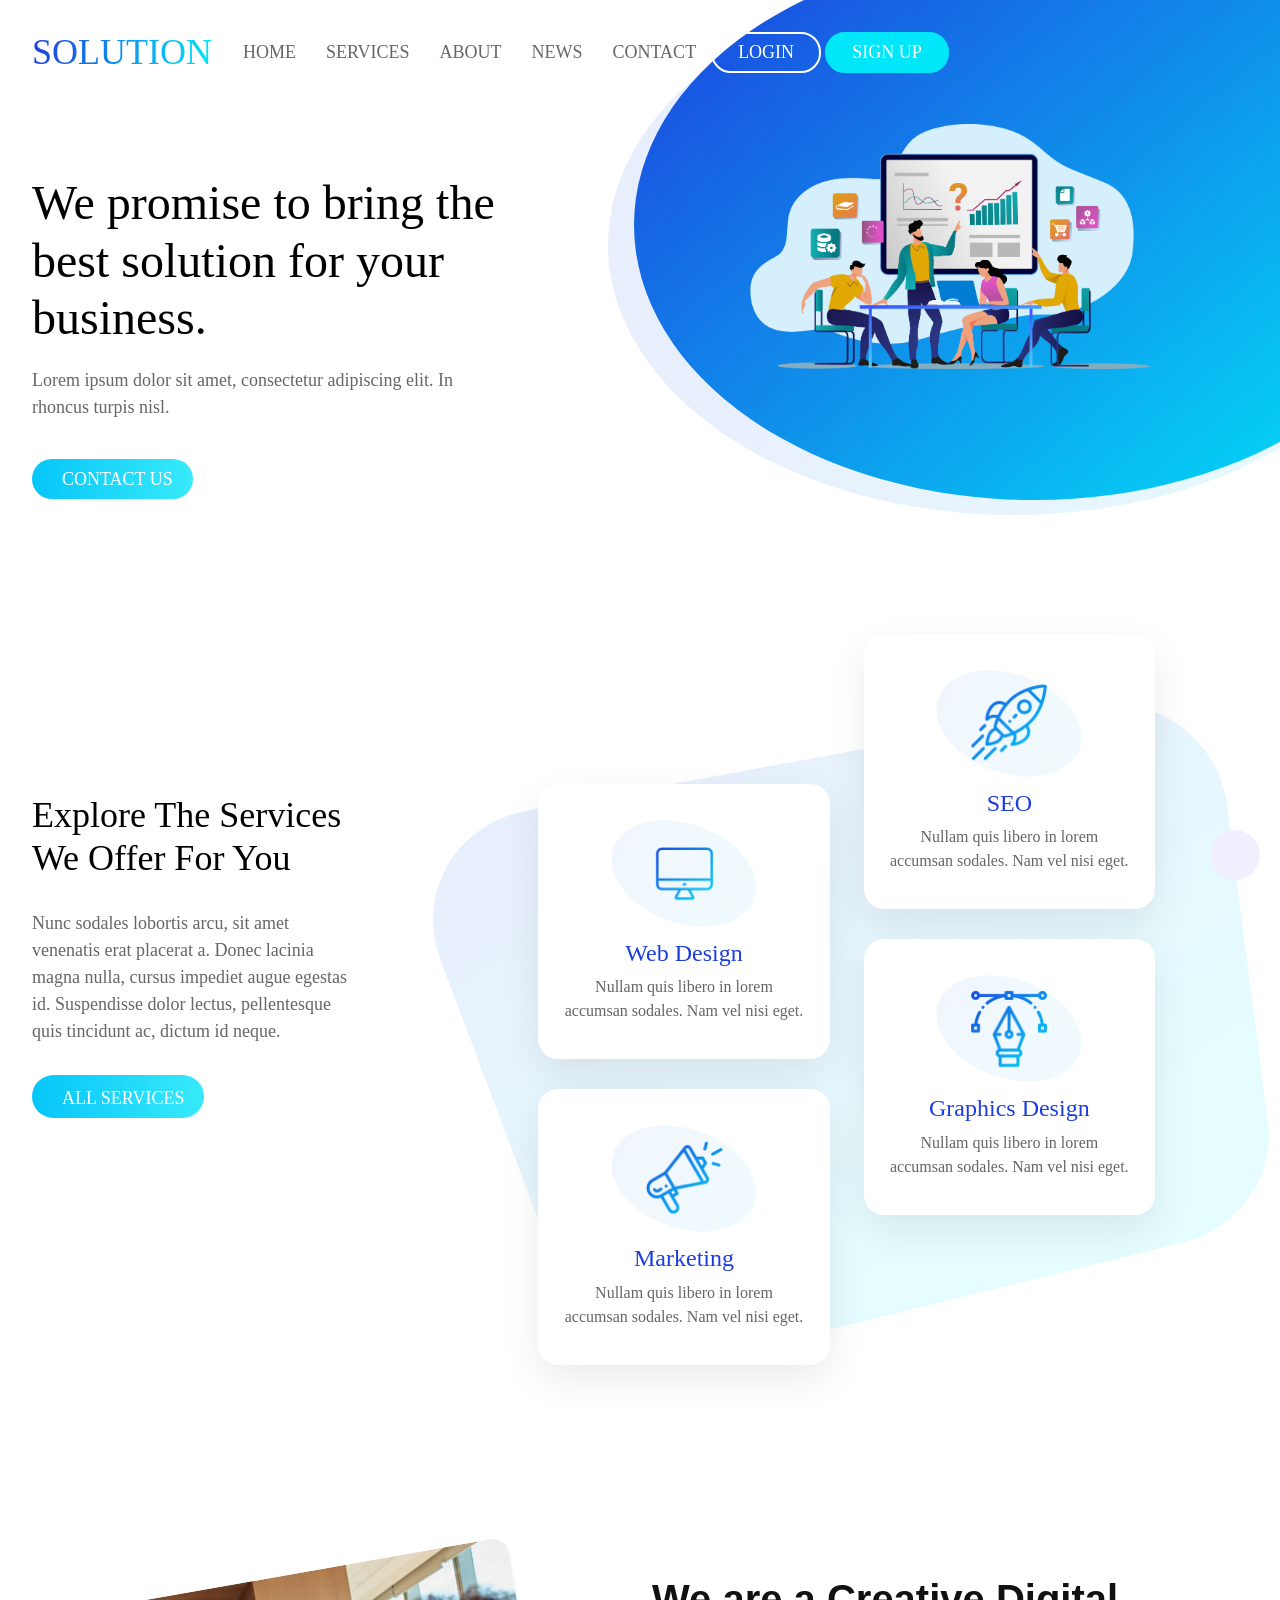
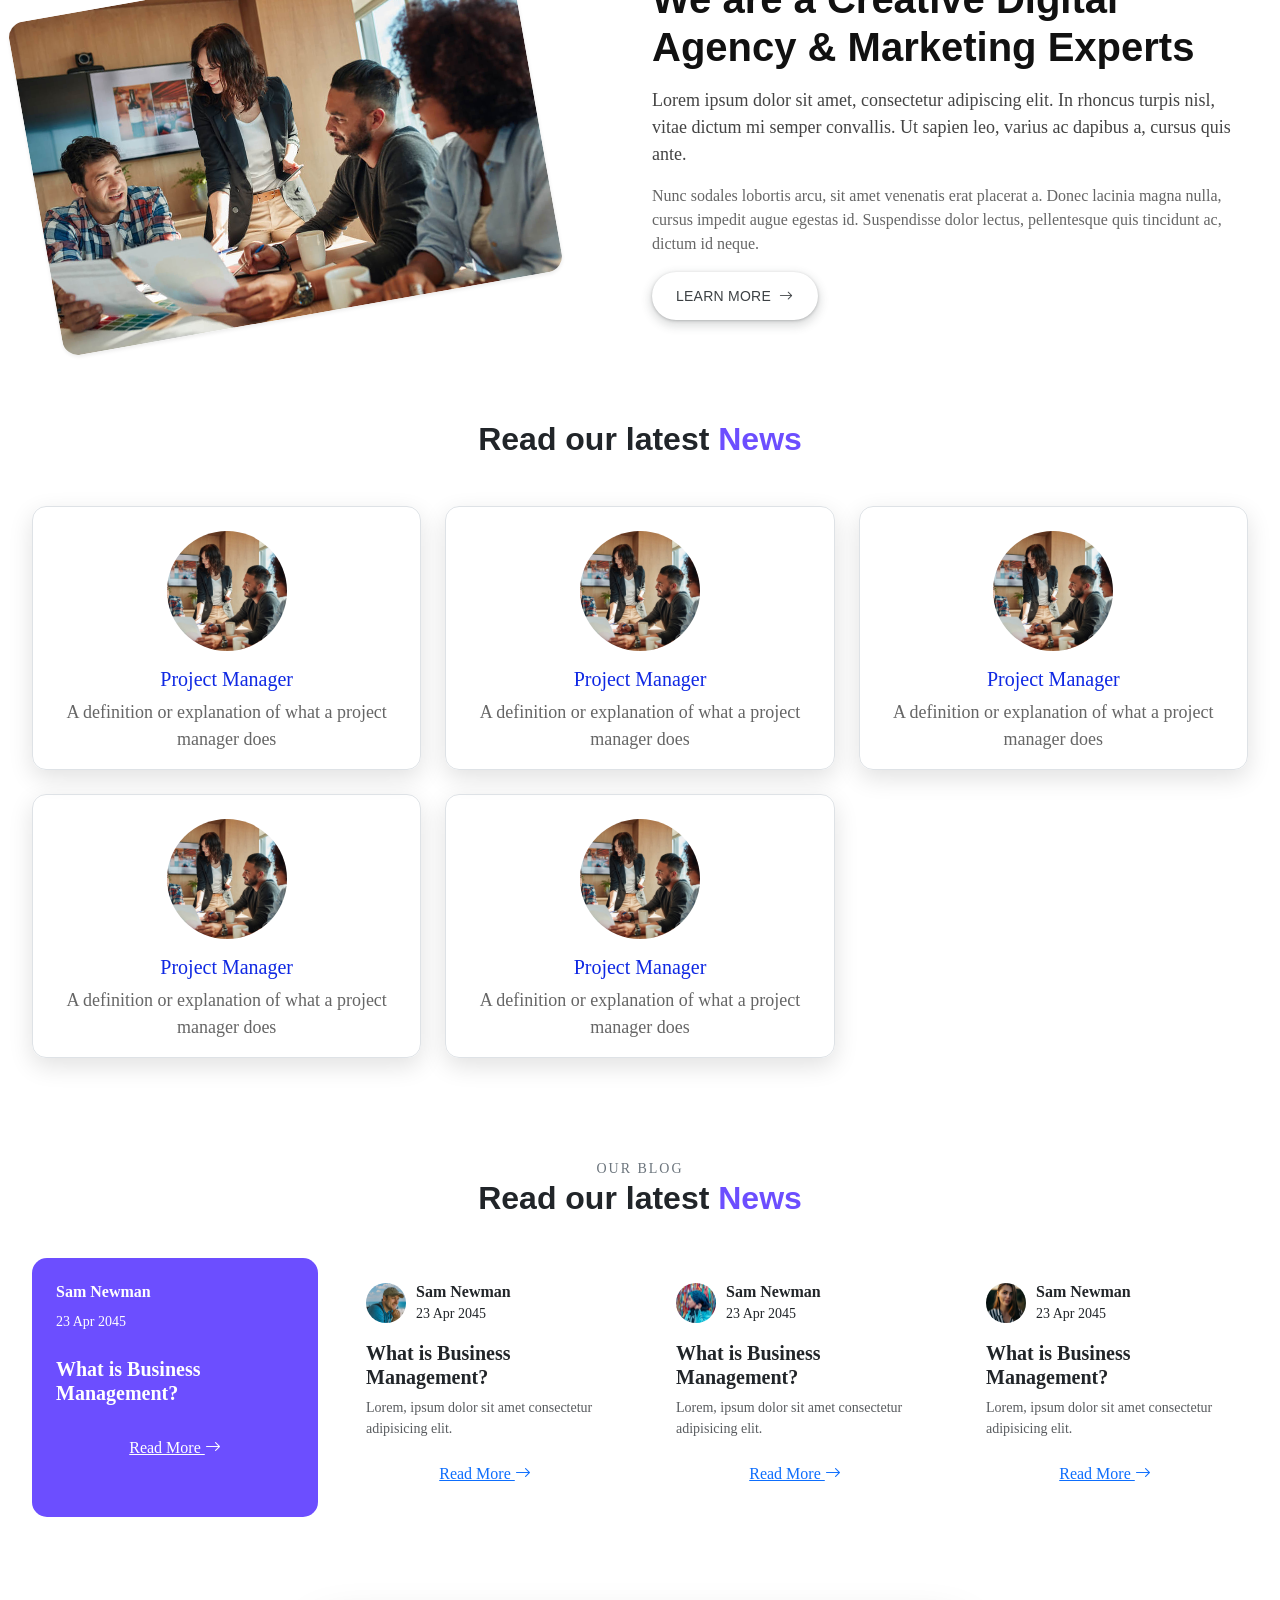
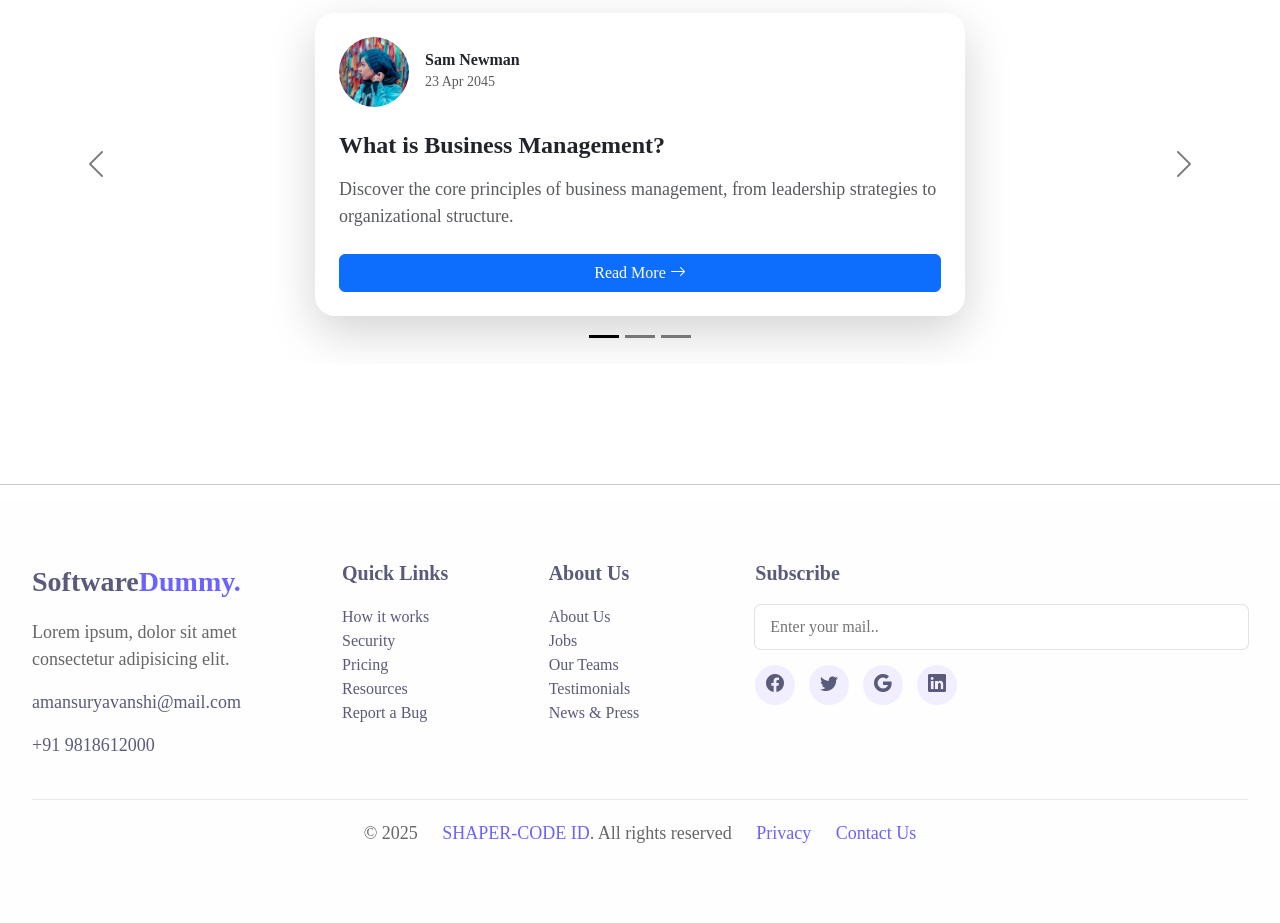
==== commit 537b689f: "Fix Images" ====
--- a/index.html
+++ b/index.html
@@ -178,7 +178,7 @@
           <!-- Repeat this column for each card -->
           <div class="col-12 col-sm-6 col-lg-4">
             <div class="card card-hover h-100 text-center">
-              <img src="/images/Banner1.png"
+              <img src="images/TeamWork.jpg"
                    class="card-img-top rounded-circle mx-auto mt-4 profile-img pp-images"
                    alt="Profile Image"
                    style="width: 120px; height: 120px; object-fit: cover;">
@@ -193,7 +193,7 @@
 
           <div class="col-12 col-sm-6 col-lg-4">
             <div class="card card-hover h-100 text-center">
-              <img src="/images/Banner1.png"
+              <img src="images/TeamWork.jpg"
                    class="card-img-top rounded-circle mx-auto mt-4 profile-img pp-images"
                    alt="Profile Image"
                    style="width: 120px; height: 120px; object-fit: cover;">
@@ -208,7 +208,7 @@
 
           <div class="col-12 col-sm-6 col-lg-4">
             <div class="card card-hover h-100 text-center">
-              <img src="/images/Banner1.png"
+              <img src="images/TeamWork.jpg"
                    class="card-img-top rounded-circle mx-auto mt-4 profile-img pp-images"
                    alt="Profile Image"
                    style="width: 120px; height: 120px; object-fit: cover;">
@@ -223,7 +223,7 @@
 
           <div class="col-12 col-sm-6 col-lg-4">
             <div class="card card-hover h-100 text-center">
-              <img src="/images/Banner1.png"
+              <img src="images/TeamWork.jpg"
                    class="card-img-top rounded-circle mx-auto mt-4 profile-img pp-images"
                    alt="Profile Image"
                    style="width: 120px; height: 120px; object-fit: cover;">
@@ -238,7 +238,7 @@
 
           <div class="col-12 col-sm-6 col-lg-4">
             <div class="card card-hover h-100 text-center">
-              <img src="/images/Banner1.png"
+              <img src="images/TeamWork.jpg"
                    class="card-img-top rounded-circle mx-auto mt-4 profile-img pp-images"
                    alt="Profile Image"
                    style="width: 120px; height: 120px; object-fit: cover;">
@@ -295,7 +295,7 @@
           <div class="col-md-3">
             <div class="card card-custom p-4 h-100">
               <div class="d-flex align-items-center mb-3">
-                <img src="/images/People1.jpg" alt="Author" class="avatar">
+                <img src="images/People1.jpg" alt="Author" class="avatar">
                 <div>
                   <h6 class="mb-0 fw-semibold">Sam Newman</h6>
                   <small>23 Apr 2045</small>
@@ -310,7 +310,7 @@
           <div class="col-md-3">
             <div class="card card-custom p-4 h-100">
               <div class="d-flex align-items-center mb-3">
-                <img src="/images/People2.jpg" alt="Author" class="avatar">
+                <img src="images/People2.jpg" alt="Author" class="avatar">
                 <div>
                   <h6 class="mb-0 fw-semibold">Sam Newman</h6>
                   <small>23 Apr 2045</small>
@@ -325,7 +325,7 @@
           <div class="col-md-3">
             <div class="card card-custom p-4 h-100">
               <div class="d-flex align-items-center mb-3">
-                <img src="/images/People3.jpg" alt="Author" class="avatar">
+                <img src="images/People3.jpg" alt="Author" class="avatar">
                 <div>
                   <h6 class="mb-0 fw-semibold">Sam Newman</h6>
                   <small>23 Apr 2045</small>
@@ -363,7 +363,7 @@
       <div class="d-flex justify-content-center align-items-center min-vh-50 py-5">
         <div class="card card-custom p-4 shadow-lg" style="width: 650px; border-radius: 20px;">
           <div class="d-flex align-items-center mb-4">
-            <img src="/images/People2.jpg" alt="Author" class="me-3" style="width: 70px; height: 70px; border-radius: 50%; object-fit: cover;">
+            <img src="images/People2.jpg" alt="Author" class="me-3" style="width: 70px; height: 70px; border-radius: 50%; object-fit: cover;">
             <div>
               <h6 class="mb-0 fw-semibold">Sam Newman</h6>
               <small class="text-muted">23 Apr 2045</small>
@@ -381,7 +381,7 @@
       <div class="d-flex justify-content-center align-items-center min-vh-50 py-5">
         <div class="card card-custom p-4 shadow-lg" style="width: 650px; border-radius: 20px;">
           <div class="d-flex align-items-center mb-4">
-            <img src="/images/People2.jpg" alt="Author" class="me-3" style="width: 70px; height: 70px; border-radius: 50%; object-fit: cover;">
+            <img src="images/People2.jpg" alt="Author" class="me-3" style="width: 70px; height: 70px; border-radius: 50%; object-fit: cover;">
             <div>
               <h6 class="mb-0 fw-semibold">Sam Newman</h6>
               <small class="text-muted">23 Apr 2045</small>
@@ -399,7 +399,7 @@
       <div class="d-flex justify-content-center align-items-center min-vh-50 py-5">
         <div class="card card-custom p-4 shadow-lg" style="width: 650px; border-radius: 20px;">
           <div class="d-flex align-items-center mb-4">
-            <img src="/images/People2.jpg" alt="Author" class="me-3" style="width: 70px; height: 70px; border-radius: 50%; object-fit: cover;">
+            <img src="images/People2.jpg" alt="Author" class="me-3" style="width: 70px; height: 70px; border-radius: 50%; object-fit: cover;">
             <div>
               <h6 class="mb-0 fw-semibold">Sam Newman</h6>
               <small class="text-muted">23 Apr 2045</small>
